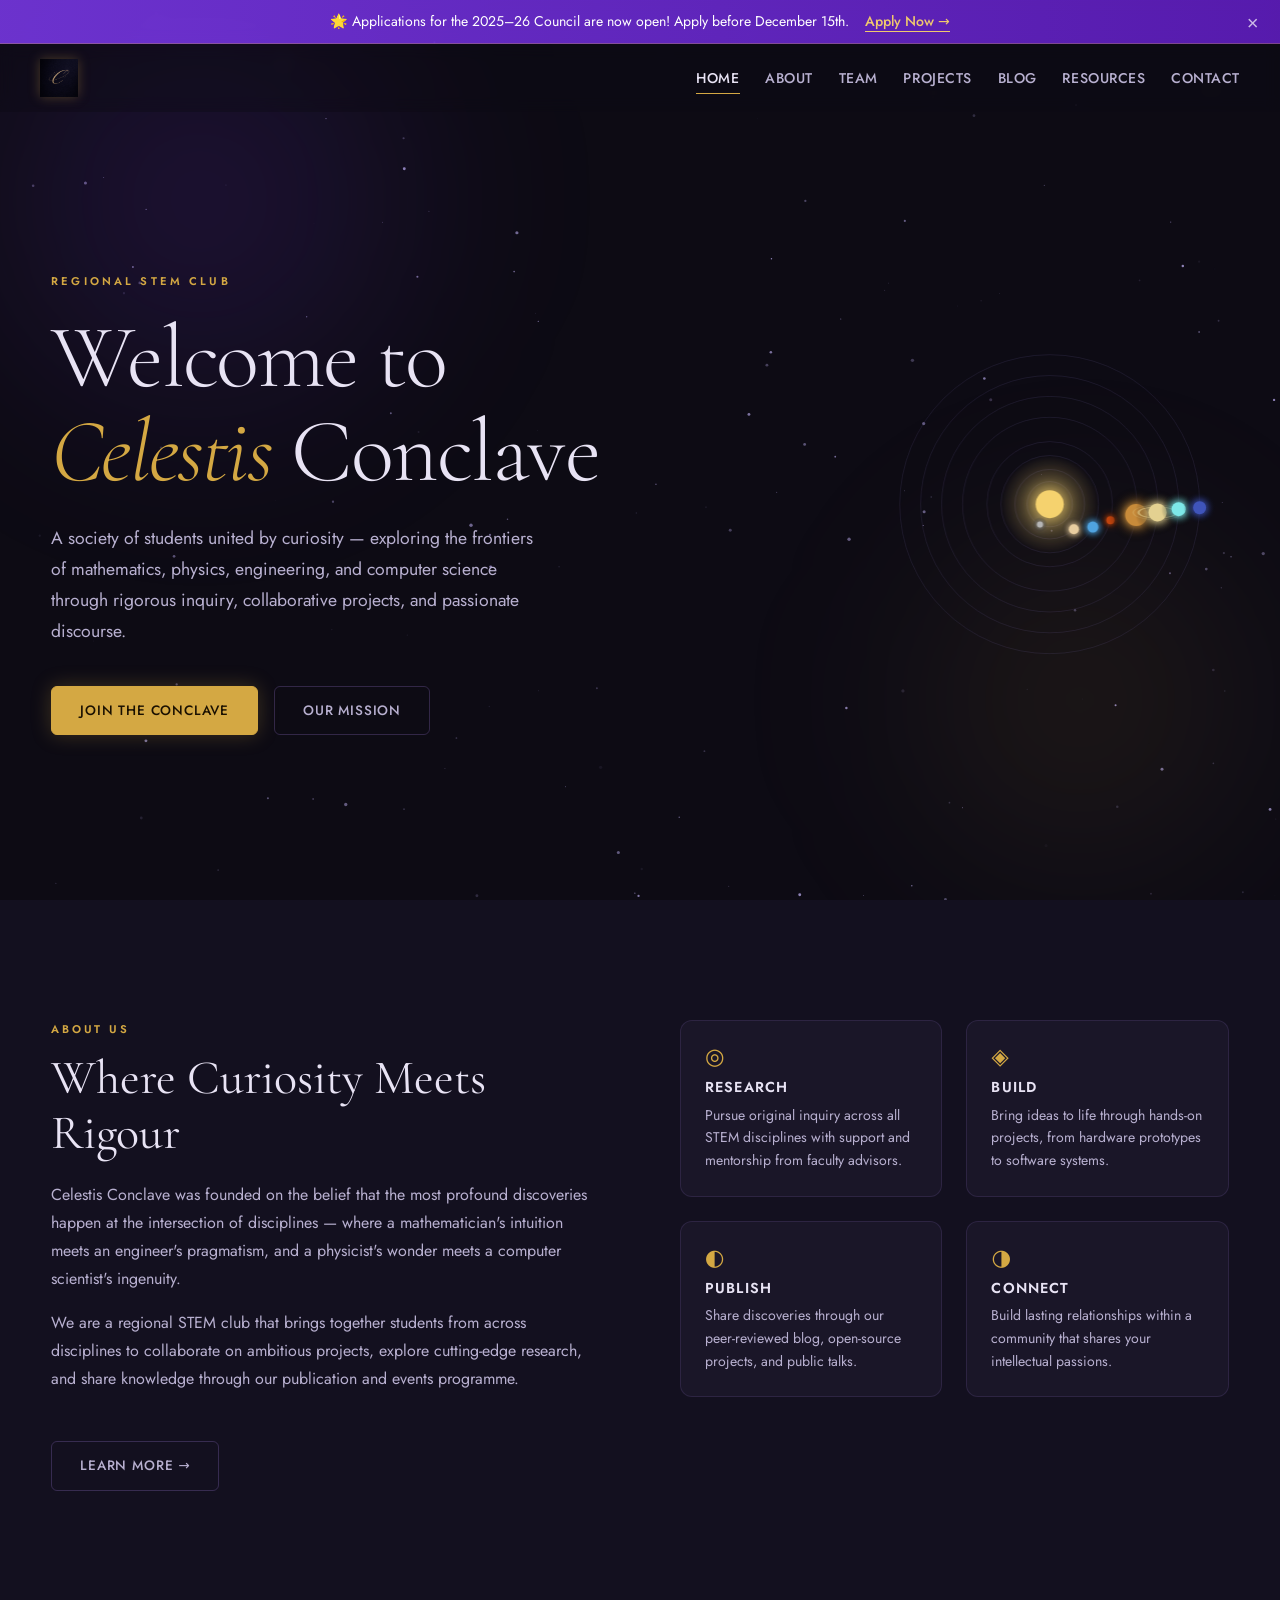
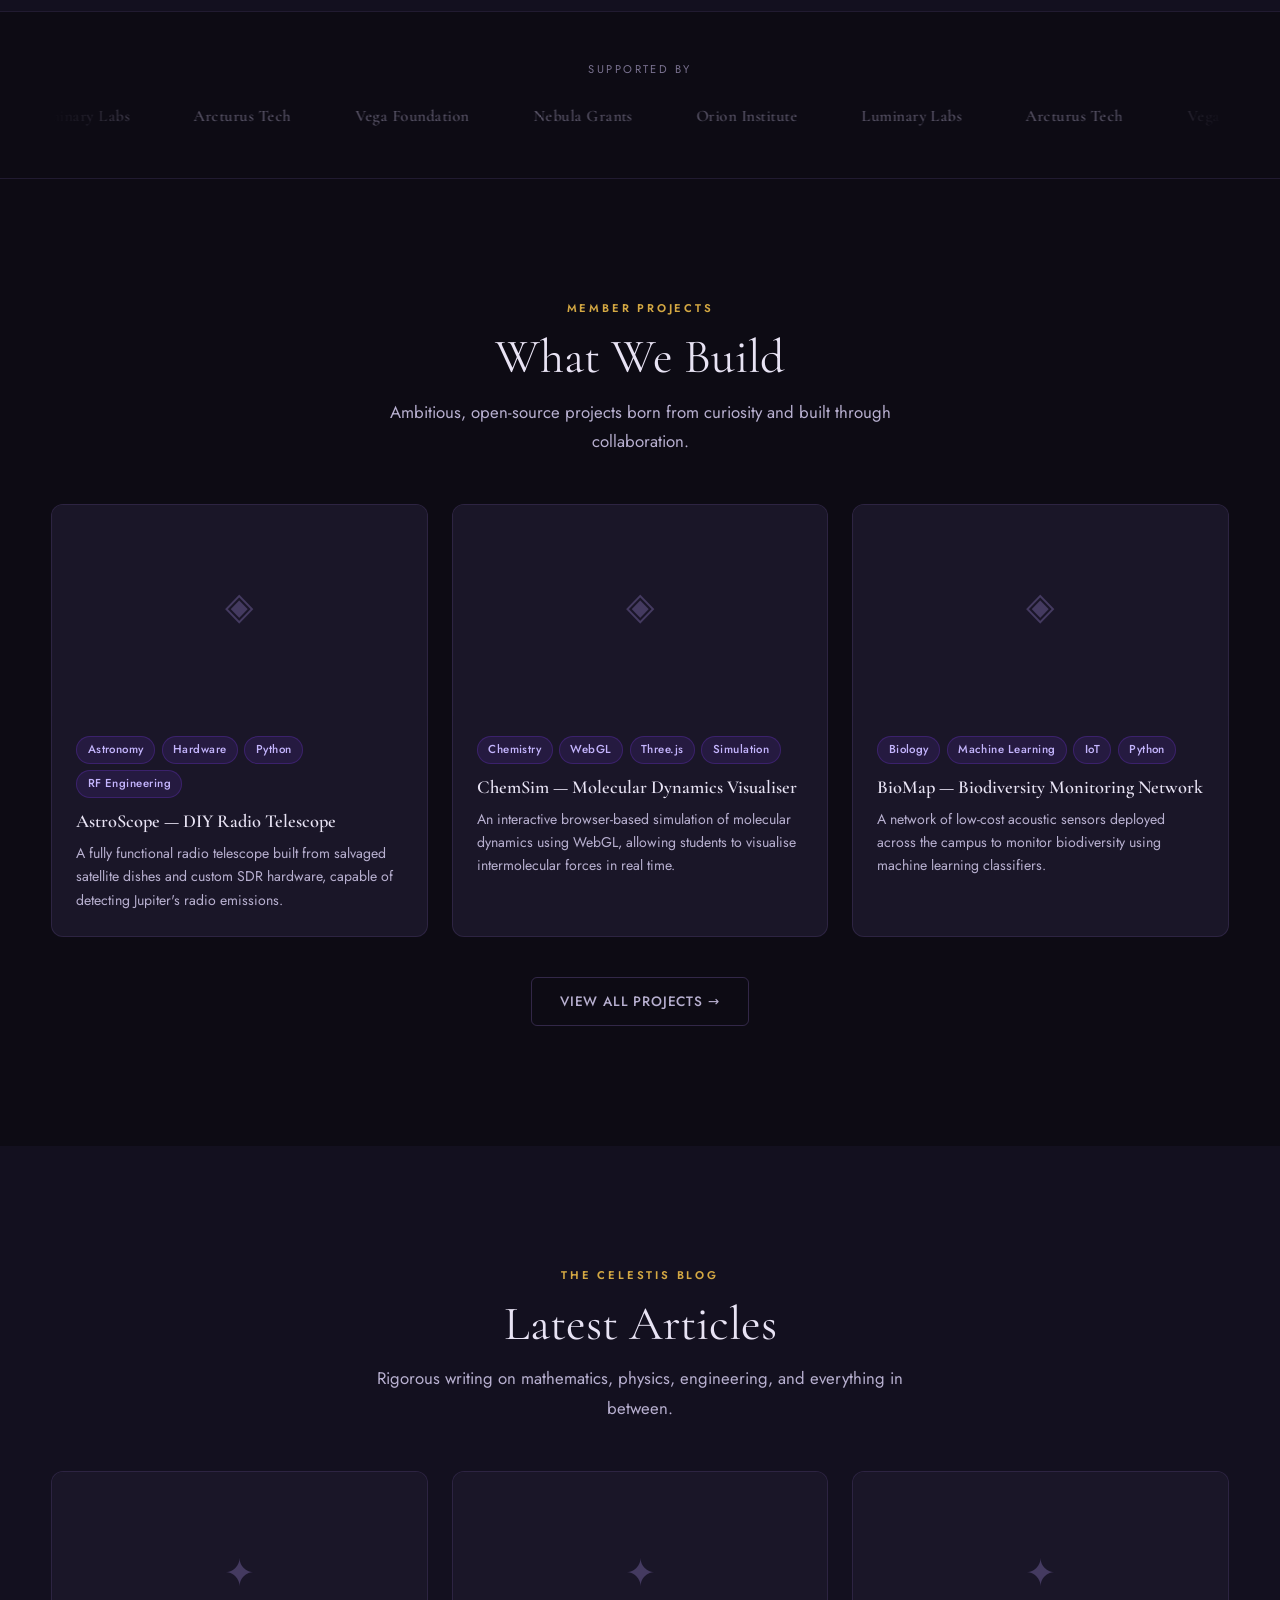
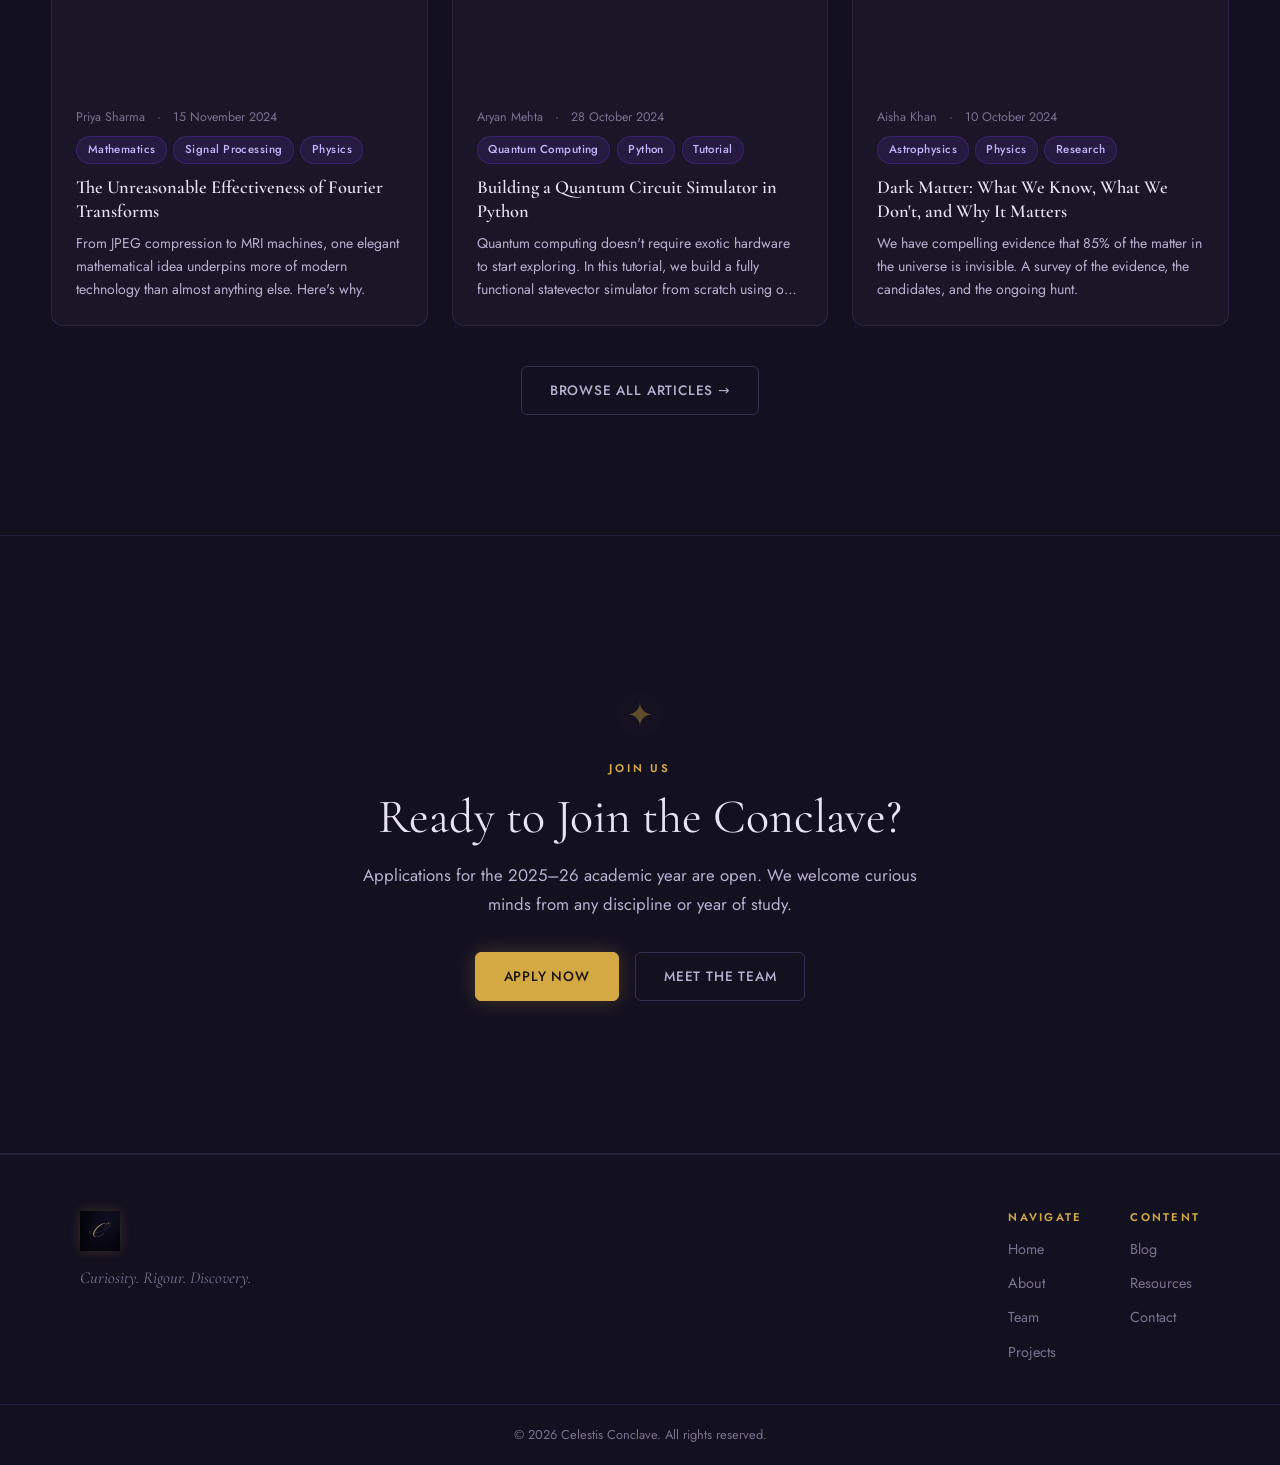
==== index.html @ 48abfcc6 "Initial commit" ====
<!doctype html>
<html lang="en">
    <head>
        <meta charset="UTF-8" />
        <meta name="viewport" content="width=device-width, initial-scale=1.0" />
        <title>Celestis Conclave — Home</title>
        <link rel="stylesheet" href="css/styles.css" />
        <link rel="stylesheet" href="css/home.css" />
        <link rel="icon" href="assets/images/logo.png" />
    </head>
    <body data-page="Home">
        <nav id="navbar"></nav>

        <main class="has-hero">
            <!-- ── HERO ── -->
            <section class="hero" id="hero">
                <canvas id="hero-canvas"></canvas>
                <div class="hero-glow hero-glow-1"></div>
                <div class="hero-glow hero-glow-2"></div>
                <div class="container hero-inner">
                    <div class="hero-content">
                        <span class="hero-eyebrow fade-up">Regional STEM Club</span>
                        <h1 class="hero-title fade-up fade-up-delay-1">
                            Welcome to<br />
                            <em class="gold">Celestis</em> Conclave
                        </h1>
                        <p class="hero-sub fade-up fade-up-delay-2">
                            A society of students united by curiosity — exploring the frontiers of mathematics, physics,
                            engineering, and computer science through rigorous inquiry, collaborative projects, and
                            passionate discourse.
                        </p>
                        <div class="hero-actions fade-up fade-up-delay-3">
                            <a href="contact.html" class="btn btn-gold">Join the Conclave</a>
                            <a href="about.html" class="btn btn-outline">Our Mission</a>
                        </div>
                    </div>
                    <div class="hero-ornament fade-up fade-up-delay-4">
                        <canvas id="solar-canvas"></canvas>
                    </div>
                </div>
            </section>

            <!-- ── ABOUT ── -->
            <section class="section about-section" id="about">
                <div class="container">
                    <div class="about-grid">
                        <div class="about-text reveal">
                            <span class="eyebrow">About Us</span>
                            <h2>Where Curiosity Meets Rigour</h2>
                            <p>
                                Celestis Conclave was founded on the belief that the most profound discoveries happen at
                                the intersection of disciplines — where a mathematician's intuition meets an engineer's
                                pragmatism, and a physicist's wonder meets a computer scientist's ingenuity.
                            </p>
                            <p>
                                We are a regional STEM club that brings together students from across disciplines to
                                collaborate on ambitious projects, explore cutting-edge research, and share knowledge
                                through our publication and events programme.
                            </p>
                            <a href="about.html" class="btn btn-outline mt-md">Learn More →</a>
                        </div>
                        <div class="about-pillars reveal">
                            <div class="pillar">
                                <div class="pillar-icon">◎</div>
                                <h4>Research</h4>
                                <p>
                                    Pursue original inquiry across all STEM disciplines with support and mentorship from
                                    faculty advisors.
                                </p>
                            </div>
                            <div class="pillar">
                                <div class="pillar-icon">◈</div>
                                <h4>Build</h4>
                                <p>
                                    Bring ideas to life through hands-on projects, from hardware prototypes to software
                                    systems.
                                </p>
                            </div>
                            <div class="pillar">
                                <div class="pillar-icon">◐</div>
                                <h4>Publish</h4>
                                <p>
                                    Share discoveries through our peer-reviewed blog, open-source projects, and public
                                    talks.
                                </p>
                            </div>
                            <div class="pillar">
                                <div class="pillar-icon">◑</div>
                                <h4>Connect</h4>
                                <p>
                                    Build lasting relationships within a community that shares your intellectual
                                    passions.
                                </p>
                            </div>
                        </div>
                    </div>
                </div>
            </section>

            <!-- ── SPONSORS ── -->
            <section class="sponsors-section">
                <div class="container">
                    <p class="sponsors-label">Supported By</p>
                    <div class="sponsors-track-wrapper">
                        <div class="sponsors-track" id="sponsors-track">
                            <!-- Injected by JS -->
                        </div>
                    </div>
                </div>
            </section>

            <!-- ── FEATURED PROJECTS ── -->
            <section class="section" id="projects-preview">
                <div class="container">
                    <div class="section-header reveal">
                        <span class="eyebrow">Member Projects</span>
                        <h2>What We Build</h2>
                        <p>Ambitious, open-source projects born from curiosity and built through collaboration.</p>
                    </div>
                    <div class="grid-3" id="featured-projects-grid">
                        <!-- Injected by JS -->
                    </div>
                    <div class="see-more-wrap reveal">
                        <a href="projects.html" class="btn btn-outline">View All Projects →</a>
                    </div>
                </div>
            </section>

            <!-- ── LATEST BLOG ── -->
            <section class="section" id="blog-preview" style="background: var(--clr-bg-2)">
                <div class="container">
                    <div class="section-header reveal">
                        <span class="eyebrow">The Celestis Blog</span>
                        <h2>Latest Articles</h2>
                        <p>Rigorous writing on mathematics, physics, engineering, and everything in between.</p>
                    </div>
                    <div class="grid-3" id="featured-articles-grid">
                        <!-- Injected by JS -->
                    </div>
                    <div class="see-more-wrap reveal">
                        <a href="blog.html" class="btn btn-outline">Browse All Articles →</a>
                    </div>
                </div>
            </section>

            <!-- ── JOIN SECTION ── -->
            <section class="section join-section" id="join">
                <div class="container">
                    <div class="join-inner reveal">
                        <div class="join-deco">✦</div>
                        <span class="eyebrow">Join Us</span>
                        <h2>Ready to Join the Conclave?</h2>
                        <p>
                            Applications for the 2025–26 academic year are open. We welcome curious minds from any
                            discipline or year of study.
                        </p>
                        <div
                            style="display: flex; gap: 1rem; justify-content: center; flex-wrap: wrap; margin-top: 2rem"
                        >
                            <a href="contact.html" class="btn btn-gold">Apply Now</a>
                            <a href="team.html" class="btn btn-outline">Meet the Team</a>
                        </div>
                    </div>
                </div>
            </section>
        </main>

        <footer id="footer"></footer>

        <script src="js/data.js"></script>
        <script src="js/app.js"></script>
        <script src="js/home.js"></script>
    </body>
</html>
---- css/styles.css ----
/* ============================================================
   CELESTIS CONCLAVE — MASTER STYLESHEET
   Purple + Gold | Serif headings | Elegant academic-premium
   ============================================================ */

/* ── IMPORTS ─────────────────────────────────────────────────── */
@import url('https://fonts.googleapis.com/css2?family=Cormorant+Garamond:ital,wght@0,300;0,400;0,500;0,600;0,700;1,300;1,400;1,600&family=Jost:wght@300;400;500;600&family=JetBrains+Mono:wght@400;600&display=swap');

/* ── VARIABLES ───────────────────────────────────────────────── */
:root {
    --clr-bg: #0d0b14;
    --clr-bg-2: #13101f;
    --clr-bg-card: #1a1628;
    --clr-bg-card-2: #211d30;
    --clr-border: rgba(180, 140, 255, 0.12);
    --clr-border-2: rgba(180, 140, 255, 0.22);

    --clr-purple: #7c3aed;
    --clr-purple-light: #a78bfa;
    --clr-purple-pale: #c4b5fd;
    --clr-gold: #d4a843;
    --clr-gold-light: #f0c96e;
    --clr-gold-pale: #fde68a;

    --clr-text: #e8e3f4;
    --clr-text-2: #b8b0d0;
    --clr-text-3: #7a7290;

    --font-serif: 'Cormorant Garamond', Georgia, serif;
    --font-sans: 'Jost', system-ui, sans-serif;
    --font-mono: 'JetBrains Mono', monospace;

    --radius-sm: 6px;
    --radius-md: 12px;
    --radius-lg: 20px;
    --radius-xl: 28px;

    --shadow-card: 0 4px 32px rgba(0, 0, 0, 0.4);
    --shadow-glow: 0 0 40px rgba(124, 58, 237, 0.15);

    --transition: 0.25s cubic-bezier(0.4, 0, 0.2, 1);

    --nav-height: 68px;
}

/* ── RESET & BASE ────────────────────────────────────────────── */
*,
*::before,
*::after {
    box-sizing: border-box;
    margin: 0;
    padding: 0;
}

html {
    scroll-behavior: smooth;
    font-size: 16px;
}

body {
    background-color: var(--clr-bg);
    color: var(--clr-text);
    font-family: var(--font-sans);
    font-weight: 400;
    line-height: 1.7;
    -webkit-font-smoothing: antialiased;
}

img {
    max-width: 100%;
    height: auto;
    display: block;
}
a {
    color: inherit;
    text-decoration: none;
}
button {
    cursor: pointer;
    border: none;
    background: none;
    font-family: inherit;
}
ul,
ol {
    list-style: none;
}

::selection {
    background: rgba(124, 58, 237, 0.35);
    color: #fff;
}

::-webkit-scrollbar {
    width: 6px;
}
::-webkit-scrollbar-track {
    background: var(--clr-bg);
}
::-webkit-scrollbar-thumb {
    background: var(--clr-purple);
    border-radius: 3px;
}

/* ── TYPOGRAPHY ──────────────────────────────────────────────── */
h1,
h2,
h3,
h4,
h5,
h6 {
    font-family: var(--font-serif);
    font-weight: 600;
    line-height: 1.15;
    color: var(--clr-text);
}

h1 {
    font-size: clamp(2.4rem, 6vw, 5rem);
    font-weight: 300;
    letter-spacing: -0.01em;
}
h2 {
    font-size: clamp(1.8rem, 4vw, 3rem);
    font-weight: 400;
}
h3 {
    font-size: clamp(1.3rem, 2.5vw, 1.9rem);
}
h4 {
    font-size: 1.2rem;
}

p {
    color: var(--clr-text-2);
    line-height: 1.75;
}

.serif {
    font-family: var(--font-serif);
}
.gold {
    color: var(--clr-gold);
}

/* ── LAYOUT ──────────────────────────────────────────────────── */
.container {
    width: min(1200px, 92vw);
    margin-inline: auto;
}

.section {
    padding-block: clamp(60px, 10vw, 120px);
}

.section-header {
    text-align: center;
    margin-bottom: 3rem;
}

.section-header .eyebrow {
    font-family: var(--font-sans);
    font-size: 0.7rem;
    font-weight: 600;
    letter-spacing: 0.25em;
    text-transform: uppercase;
    color: var(--clr-gold);
    margin-bottom: 0.75rem;
    display: block;
}

.section-header h2 {
    margin-bottom: 0.75rem;
}

.section-header p {
    max-width: 560px;
    margin-inline: auto;
    font-size: 1.05rem;
}

/* ── ANNOUNCEMENT BANNER ─────────────────────────────────────── */
.announcement-banner {
    background: linear-gradient(90deg, rgba(124, 58, 237, 0.85), rgba(100, 30, 200, 0.85));
    backdrop-filter: blur(8px);
    color: #fff;
    text-align: center;
    padding: 0.6rem 3rem;
    font-size: 0.88rem;
    /* Fixed so it never scrolls — sits above the navbar */
    position: fixed;
    top: 0;
    left: 0;
    right: 0;
    z-index: 950; /* above navbar's 900 */
    border-bottom: 1px solid rgba(212, 168, 67, 0.3);
}

.ann-text {
    margin-right: 0.75rem;
}
.ann-link {
    color: var(--clr-gold-light);
    font-weight: 500;
    border-bottom: 1px solid currentColor;
    transition: opacity var(--transition);
}
.ann-link:hover {
    opacity: 0.8;
}
.ann-close {
    position: absolute;
    right: 1rem;
    top: 50%;
    transform: translateY(-50%);
    color: rgba(255, 255, 255, 0.7);
    font-size: 1.2rem;
    line-height: 1;
    padding: 0.2rem 0.4rem;
    transition: color var(--transition);
}
.ann-close:hover {
    color: #fff;
}

/* ── NAVBAR ──────────────────────────────────────────────────── */
#navbar {
    position: fixed;
    top: 0;
    left: 0;
    right: 0;
    z-index: 900;
    height: var(--nav-height);
    transition:
        background var(--transition),
        box-shadow var(--transition),
        top 0.3s ease;
    /* Subtle always-on background so the navbar never fully disappears while scrolling */
    background: rgba(13, 11, 20, 0.4);
    backdrop-filter: blur(8px);
}

#navbar.scrolled {
    background: rgba(13, 11, 20, 0.92);
    backdrop-filter: blur(16px);
    box-shadow: 0 1px 0 var(--clr-border);
}

/* Push page content below the fixed navbar (and banner above it when present).
   --banner-height is set to 0 by default and overridden by JS when a banner exists. */
:root {
    --banner-height: 0px;
}

/* Non-hero pages: push main content below the fixed bars */
body > main:not(.has-hero),
body > section:first-of-type {
    margin-top: calc(var(--nav-height) + var(--banner-height));
}

.nav-inner {
    display: flex;
    align-items: center;
    justify-content: space-between;
    height: 100%;
    padding-inline: clamp(1rem, 4vw, 2.5rem);
    max-width: 1400px;
    margin-inline: auto;
}

.nav-logo-link {
    display: flex;
    align-items: center;
    gap: 0.65rem;
    text-decoration: none;
    flex-shrink: 0;
}

.nav-logo-img {
    height: 38px;
    width: auto;
    object-fit: contain;
    filter: drop-shadow(0 0 6px rgba(212, 168, 67, 0.3));
}

.nav-logo-fallback {
    display: flex;
    align-items: center;
    gap: 0.5rem;
}

.nav-logo-icon {
    color: var(--clr-gold);
    font-size: 1.4rem;
    line-height: 1;
}

.nav-logo-text {
    font-family: var(--font-serif);
    font-size: 1.2rem;
    font-weight: 500;
    color: var(--clr-text);
    letter-spacing: 0.01em;
}
.nav-logo-text em {
    color: var(--clr-gold);
    font-style: italic;
}

.nav-links {
    display: flex;
    align-items: center;
    gap: clamp(0.5rem, 2vw, 2rem);
}

.nav-link {
    font-size: 0.88rem;
    font-weight: 500;
    letter-spacing: 0.04em;
    color: var(--clr-text-2);
    text-transform: uppercase;
    transition: color var(--transition);
    position: relative;
    padding: 0.2rem 0;
}

.nav-link::after {
    content: '';
    position: absolute;
    bottom: -2px;
    left: 0;
    width: 0;
    height: 1px;
    background: var(--clr-gold);
    transition: width var(--transition);
}

.nav-link:hover,
.nav-link.active {
    color: var(--clr-text);
}

.nav-link:hover::after,
.nav-link.active::after {
    width: 100%;
}

.nav-hamburger {
    display: none;
    flex-direction: column;
    gap: 5px;
    width: 28px;
    padding: 4px;
}
.nav-hamburger span {
    display: block;
    width: 100%;
    height: 2px;
    background: var(--clr-text-2);
    border-radius: 1px;
    transition:
        transform var(--transition),
        opacity var(--transition);
}
.nav-hamburger.open span:nth-child(1) {
    transform: translateY(7px) rotate(45deg);
}
.nav-hamburger.open span:nth-child(2) {
    opacity: 0;
}
.nav-hamburger.open span:nth-child(3) {
    transform: translateY(-7px) rotate(-45deg);
}

@media (max-width: 768px) {
    .nav-hamburger {
        display: flex;
    }
    .nav-links {
        display: none;
        position: absolute;
        top: var(--nav-height);
        left: 0;
        right: 0;
        background: rgba(13, 11, 20, 0.97);
        backdrop-filter: blur(20px);
        border-bottom: 1px solid var(--clr-border);
        flex-direction: column;
        align-items: flex-start;
        gap: 0;
        padding: 1rem 0;
    }
    .nav-links.open {
        display: flex;
    }
    .nav-links li {
        width: 100%;
    }
    .nav-link {
        display: block;
        padding: 0.75rem clamp(1rem, 5vw, 2rem);
        width: 100%;
    }
}

/* ── FOOTER ──────────────────────────────────────────────────── */
#footer {
    background: var(--clr-bg-2);
    border-top: 1px solid var(--clr-border);
    padding-top: 3.5rem;
}

.footer-inner {
    display: grid;
    grid-template-columns: 1fr auto;
    gap: 3rem;
    max-width: 1200px;
    margin-inline: auto;
    padding-inline: clamp(1rem, 5vw, 2.5rem);
    padding-bottom: 2.5rem;
}

.footer-logo {
    height: 40px;
    width: auto;
    object-fit: contain;
    margin-bottom: 0.75rem;
    filter: brightness(0.9) drop-shadow(0 0 6px rgba(212, 168, 67, 0.2));
}

.footer-tagline {
    font-family: var(--font-serif);
    font-size: 1.05rem;
    font-style: italic;
    color: var(--clr-text-3);
}

.footer-links {
    display: flex;
    gap: 3rem;
}

.footer-col {
    display: flex;
    flex-direction: column;
    gap: 0.6rem;
}

.footer-col h4 {
    font-family: var(--font-sans);
    font-size: 0.7rem;
    letter-spacing: 0.2em;
    text-transform: uppercase;
    color: var(--clr-gold);
    margin-bottom: 0.25rem;
    font-weight: 600;
}

.footer-col a {
    color: var(--clr-text-3);
    font-size: 0.9rem;
    transition: color var(--transition);
}
.footer-col a:hover {
    color: var(--clr-text);
}

.footer-bottom {
    border-top: 1px solid var(--clr-border);
    text-align: center;
    padding: 1.2rem;
    font-size: 0.8rem;
    color: var(--clr-text-3);
}

.copyright-icon {
    cursor: pointer;
    user-select: none;
    font-style: normal;
    display: inline-block;
    transition: color var(--transition);
}
.copyright-icon:hover {
    color: var(--clr-purple-light);
}

@media (max-width: 640px) {
    .footer-inner {
        grid-template-columns: 1fr;
    }
    .footer-links {
        gap: 2rem;
    }
}

/* ── BUTTONS ─────────────────────────────────────────────────── */
.btn {
    display: inline-flex;
    align-items: center;
    gap: 0.5rem;
    padding: 0.75rem 1.75rem;
    border-radius: var(--radius-sm);
    font-family: var(--font-sans);
    font-size: 0.85rem;
    font-weight: 500;
    letter-spacing: 0.06em;
    text-transform: uppercase;
    transition: all var(--transition);
    cursor: pointer;
}

.btn-primary {
    background: var(--clr-purple);
    color: #fff;
    border: 1px solid var(--clr-purple);
    box-shadow: 0 0 20px rgba(124, 58, 237, 0.35);
}
.btn-primary:hover {
    background: #6d28d9;
    box-shadow: 0 0 32px rgba(124, 58, 237, 0.55);
    transform: translateY(-1px);
}

.btn-gold {
    background: var(--clr-gold);
    color: #1a1000;
    border: 1px solid var(--clr-gold);
    box-shadow: 0 0 20px rgba(212, 168, 67, 0.25);
}
.btn-gold:hover {
    background: var(--clr-gold-light);
    box-shadow: 0 0 32px rgba(212, 168, 67, 0.4);
    transform: translateY(-1px);
}

.btn-outline {
    background: transparent;
    color: var(--clr-text-2);
    border: 1px solid var(--clr-border-2);
}
.btn-outline:hover {
    border-color: var(--clr-purple-light);
    color: var(--clr-text);
}

/* ── CARDS ───────────────────────────────────────────────────── */
.card {
    background: var(--clr-bg-card);
    border: 1px solid var(--clr-border);
    border-radius: var(--radius-md);
    overflow: hidden;
    transition:
        transform var(--transition),
        box-shadow var(--transition),
        border-color var(--transition);
}
.card:hover {
    transform: translateY(-4px);
    box-shadow: var(--shadow-card);
    border-color: var(--clr-border-2);
}

.card-img {
    width: 100%;
    aspect-ratio: 16/9;
    object-fit: cover;
    display: block;
}

.card-body {
    padding: 1.5rem;
}

.card-tags {
    display: flex;
    flex-wrap: wrap;
    gap: 0.4rem;
    margin-bottom: 0.75rem;
}

/* ── TAG PILLS ───────────────────────────────────────────────── */
.tag-pill {
    display: inline-block;
    padding: 0.2rem 0.65rem;
    background: rgba(124, 58, 237, 0.12);
    border: 1px solid rgba(124, 58, 237, 0.25);
    border-radius: 100px;
    font-size: 0.72rem;
    font-weight: 500;
    letter-spacing: 0.04em;
    color: var(--clr-purple-pale);
    cursor: default;
    transition:
        background var(--transition),
        border-color var(--transition);
}
button.tag-pill {
    cursor: pointer;
}
button.tag-pill:hover,
button.tag-pill.active {
    background: rgba(124, 58, 237, 0.28);
    border-color: rgba(124, 58, 237, 0.5);
    color: #fff;
}

/* ── SEARCH & FILTER BAR ─────────────────────────────────────── */
.filter-bar {
    display: flex;
    flex-wrap: wrap;
    align-items: center;
    gap: 0.75rem;
    margin-bottom: 2rem;
}

.filter-search {
    flex: 1;
    min-width: 200px;
    background: var(--clr-bg-card);
    border: 1px solid var(--clr-border);
    border-radius: var(--radius-sm);
    padding: 0.65rem 1rem;
    color: var(--clr-text);
    font-family: var(--font-sans);
    font-size: 0.9rem;
    transition: border-color var(--transition);
    outline: none;
}
.filter-search:focus {
    border-color: var(--clr-purple);
}
.filter-search::placeholder {
    color: var(--clr-text-3);
}

.filter-tags {
    display: flex;
    flex-wrap: wrap;
    gap: 0.4rem;
}

/* ── GRID LAYOUTS ────────────────────────────────────────────── */
.grid-3 {
    display: grid;
    grid-template-columns: repeat(auto-fill, minmax(300px, 1fr));
    gap: 1.5rem;
}

.grid-4 {
    display: grid;
    grid-template-columns: repeat(auto-fill, minmax(240px, 1fr));
    gap: 1.5rem;
}

/* ── MODAL ───────────────────────────────────────────────────── */
.modal-overlay {
    position: fixed;
    inset: 0;
    background: rgba(0, 0, 0, 0.75);
    backdrop-filter: blur(6px);
    z-index: 2000;
    display: flex;
    align-items: center;
    justify-content: center;
    padding: 1.5rem;
    opacity: 0;
    visibility: hidden;
    transition:
        opacity var(--transition),
        visibility var(--transition);
}
.modal-overlay.open {
    opacity: 1;
    visibility: visible;
}

.modal {
    background: var(--clr-bg-card);
    border: 1px solid var(--clr-border-2);
    border-radius: var(--radius-lg);
    max-width: 800px;
    width: 100%;
    max-height: 90vh;
    overflow-y: auto;
    padding: 2.5rem;
    position: relative;
    transform: translateY(20px);
    transition: transform var(--transition);
}
.modal-overlay.open .modal {
    transform: translateY(0);
}

.modal-close {
    position: absolute;
    top: 1.25rem;
    right: 1.25rem;
    width: 32px;
    height: 32px;
    display: flex;
    align-items: center;
    justify-content: center;
    border-radius: 50%;
    color: var(--clr-text-3);
    font-size: 1.4rem;
    background: var(--clr-bg-card-2);
    border: 1px solid var(--clr-border);
    transition: all var(--transition);
}
.modal-close:hover {
    color: var(--clr-text);
    border-color: var(--clr-border-2);
}

/* ── FORMS ───────────────────────────────────────────────────── */
.form-group {
    display: flex;
    flex-direction: column;
    gap: 0.4rem;
    margin-bottom: 1.25rem;
}

.form-group label {
    font-size: 0.8rem;
    font-weight: 500;
    letter-spacing: 0.06em;
    text-transform: uppercase;
    color: var(--clr-text-3);
}

.form-input,
.form-textarea,
.form-select {
    background: var(--clr-bg-card);
    border: 1px solid var(--clr-border);
    border-radius: var(--radius-sm);
    padding: 0.75rem 1rem;
    color: var(--clr-text);
    font-family: var(--font-sans);
    font-size: 0.95rem;
    width: 100%;
    outline: none;
    transition:
        border-color var(--transition),
        box-shadow var(--transition);
}
.form-input:focus,
.form-textarea:focus,
.form-select:focus {
    border-color: var(--clr-purple);
    box-shadow: 0 0 0 3px rgba(124, 58, 237, 0.15);
}
.form-input::placeholder,
.form-textarea::placeholder {
    color: var(--clr-text-3);
}
.form-textarea {
    min-height: 120px;
    resize: vertical;
}
.form-select {
    appearance: none;
    cursor: pointer;
}
.form-select option {
    background: var(--clr-bg-2);
}

/* ── DECORATIVE DIVIDER ──────────────────────────────────────── */
.divider {
    display: flex;
    align-items: center;
    gap: 1rem;
    margin-block: 1rem;
}
.divider::before,
.divider::after {
    content: '';
    flex: 1;
    height: 1px;
    background: var(--clr-border);
}
.divider-icon {
    color: var(--clr-gold);
    font-size: 0.85rem;
}

/* ── HERO STARFIELD CANVAS ───────────────────────────────────── */
#hero-canvas {
    position: absolute;
    inset: 0;
    width: 100%;
    height: 100%;
    pointer-events: none;
    z-index: 0;
}

/* ── PAGE HERO BANNER ────────────────────────────────────────── */
.page-hero {
    min-height: 30vh;
    display: flex;
    align-items: flex-end;
    padding-bottom: 3rem;
    position: relative;
    background: linear-gradient(to bottom, rgba(124, 58, 237, 0.08), transparent);
    border-bottom: 1px solid var(--clr-border);
}

.page-hero::before {
    content: '';
    position: absolute;
    inset: 0;
    background: radial-gradient(ellipse 60% 80% at 50% 0%, rgba(124, 58, 237, 0.1), transparent);
    pointer-events: none;
}

.page-hero-inner {
    position: relative;
    z-index: 1;
}
.page-hero .eyebrow {
    font-size: 0.7rem;
    font-weight: 600;
    letter-spacing: 0.25em;
    text-transform: uppercase;
    color: var(--clr-gold);
    display: block;
    margin-bottom: 0.5rem;
}

/* ── ARTICLE MARKDOWN STYLES ─────────────────────────────────── */
.md-content {
    font-family: var(--font-sans);
    font-size: 1rem;
    line-height: 1.8;
    color: var(--clr-text-2);
    max-width: 72ch;
}
.md-content h1,
.md-content h2,
.md-content h3,
.md-content h4,
.md-content h5,
.md-content h6 {
    color: var(--clr-text);
    margin-top: 2em;
    margin-bottom: 0.6em;
}
.md-content p {
    margin-bottom: 1.25em;
}
.md-content a {
    color: var(--clr-purple-light);
    border-bottom: 1px solid transparent;
    transition: border-color var(--transition);
}
.md-content a:hover {
    border-color: currentColor;
}
.md-content strong {
    color: var(--clr-text);
    font-weight: 600;
}
.md-content em {
    font-style: italic;
}
.md-content code {
    font-family: var(--font-mono);
    font-size: 0.87em;
    background: rgba(124, 58, 237, 0.12);
    border: 1px solid rgba(124, 58, 237, 0.2);
    padding: 0.15em 0.45em;
    border-radius: 4px;
    color: var(--clr-purple-pale);
}
.md-content pre {
    background: #0f0d1a;
    border: 1px solid var(--clr-border-2);
    border-radius: var(--radius-md);
    padding: 1.5rem;
    overflow-x: auto;
    margin-bottom: 1.5em;
}
.md-content pre code {
    background: none;
    border: none;
    padding: 0;
    font-size: 0.88rem;
    color: #c4b5fd;
}
.md-content blockquote {
    border-left: 3px solid var(--clr-gold);
    padding-left: 1.25rem;
    margin: 1.5em 0;
    color: var(--clr-text-3);
    font-family: var(--font-serif);
    font-size: 1.1rem;
    font-style: italic;
}
.md-content ul {
    padding-left: 1.5rem;
    list-style: disc;
    margin-bottom: 1em;
}
.md-content ul li {
    margin-bottom: 0.4em;
}
.md-content ol {
    padding-left: 1.5rem;
    list-style: decimal;
    margin-bottom: 1em;
}
.md-content hr {
    border: none;
    border-top: 1px solid var(--clr-border);
    margin: 2em 0;
}
.md-content img.md-img {
    border-radius: var(--radius-md);
    margin: 1.5em 0;
}
.md-content iframe {
    width: 100%;
    aspect-ratio: 16/9;
    border: none;
    border-radius: var(--radius-md);
    margin: 1.5em 0;
}
.md-content table {
    width: 100%;
    border-collapse: collapse;
    margin-bottom: 1.5em;
    font-size: 0.92rem;
}
.md-content th,
.md-content td {
    padding: 0.65rem 1rem;
    border: 1px solid var(--clr-border);
    text-align: left;
}
.md-content th {
    background: var(--clr-bg-card-2);
    color: var(--clr-text);
    font-weight: 600;
}

/* ── UTILITY ─────────────────────────────────────────────────── */
.text-center {
    text-align: center;
}
.mt-sm {
    margin-top: 1rem;
}
.mt-md {
    margin-top: 2rem;
}
.mt-lg {
    margin-top: 3rem;
}
.flex-center {
    display: flex;
    align-items: center;
    justify-content: center;
}
.gap-sm {
    gap: 0.5rem;
}
.gap-md {
    gap: 1rem;
}

.see-more-wrap {
    text-align: center;
    margin-top: 2.5rem;
}

/* ── LOADING PLACEHOLDER ─────────────────────────────────────── */
.placeholder {
    background: linear-gradient(90deg, var(--clr-bg-card) 25%, var(--clr-bg-card-2) 50%, var(--clr-bg-card) 75%);
    background-size: 200% 100%;
    animation: shimmer 1.5s infinite;
    border-radius: var(--radius-sm);
}
@keyframes shimmer {
    0% {
        background-position: -200% 0;
    }
    100% {
        background-position: 200% 0;
    }
}

/* ── FADE-IN ANIMATION ───────────────────────────────────────── */
@keyframes fadeUp {
    from {
        opacity: 0;
        transform: translateY(24px);
    }
    to {
        opacity: 1;
        transform: translateY(0);
    }
}
.fade-up {
    animation: fadeUp 0.7s ease forwards;
}
.fade-up-delay-1 {
    animation-delay: 0.1s;
    opacity: 0;
}
.fade-up-delay-2 {
    animation-delay: 0.2s;
    opacity: 0;
}
.fade-up-delay-3 {
    animation-delay: 0.3s;
    opacity: 0;
}
.fade-up-delay-4 {
    animation-delay: 0.4s;
    opacity: 0;
}

/* ── SCROLL REVEAL ───────────────────────────────────────────── */
.reveal {
    opacity: 0;
    transform: translateY(30px);
    transition:
        opacity 0.7s ease,
        transform 0.7s ease;
}
.reveal.visible {
    opacity: 1;
    transform: none;
}

/* ── NOTIFICATION TOAST ──────────────────────────────────────── */
.toast {
    position: fixed;
    bottom: 2rem;
    right: 2rem;
    background: var(--clr-bg-card);
    border: 1px solid var(--clr-border-2);
    border-radius: var(--radius-md);
    padding: 1rem 1.5rem;
    font-size: 0.9rem;
    color: var(--clr-text);
    box-shadow: var(--shadow-card);
    z-index: 9999;
    display: flex;
    align-items: center;
    gap: 0.75rem;
    transform: translateY(80px);
    opacity: 0;
    transition:
        transform 0.35s cubic-bezier(0.34, 1.56, 0.64, 1),
        opacity 0.35s ease;
    max-width: 380px;
}
.toast.show {
    transform: translateY(0);
    opacity: 1;
}
.toast.success {
    border-color: rgba(34, 197, 94, 0.4);
}
.toast.error {
    border-color: rgba(239, 68, 68, 0.4);
}
.toast-icon {
    font-size: 1.15rem;
    flex-shrink: 0;
}

/* ── RESPONSIVE HELPERS ──────────────────────────────────────── */
@media (max-width: 640px) {
    .grid-3,
    .grid-4 {
        grid-template-columns: 1fr;
    }
}
---- css/home.css ----
/* ── HOME PAGE STYLES ─────────────────────────────────────────── */

/* HERO */
.hero {
    position: relative;
    min-height: 100svh; /* svh accounts for mobile browser chrome */
    display: flex;
    align-items: flex-start; /* top-align so padding-top controls position */
    padding-top: calc(var(--nav-height) + var(--banner-height) + 3rem);
    padding-bottom: 5rem;
    overflow: hidden;
    background: var(--clr-bg);
}

.hero-glow {
    position: absolute;
    border-radius: 50%;
    filter: blur(80px);
    pointer-events: none;
}
.hero-glow-1 {
    width: 600px;
    height: 600px;
    background: radial-gradient(circle, rgba(124, 58, 237, 0.18), transparent 70%);
    top: -100px;
    left: -100px;
}
.hero-glow-2 {
    width: 500px;
    height: 500px;
    background: radial-gradient(circle, rgba(212, 168, 67, 0.1), transparent 70%);
    bottom: -50px;
    right: -50px;
}

.hero-inner {
    display: grid;
    grid-template-columns: 1fr auto;
    align-items: center;
    gap: 4rem;
    position: relative;
    z-index: 1;
    padding-top: calc(var(--nav-height) + var(--banner-height));
}

.hero-eyebrow {
    display: block;
    font-size: 0.7rem;
    font-weight: 600;
    letter-spacing: 0.28em;
    text-transform: uppercase;
    color: var(--clr-gold);
    margin-bottom: 1.25rem;
}

.hero-title {
    font-size: clamp(2.8rem, 7vw, 6rem);
    font-weight: 300;
    line-height: 1.05;
    margin-bottom: 1.5rem;
    letter-spacing: -0.02em;
}

.hero-sub {
    font-size: clamp(0.95rem, 1.8vw, 1.1rem);
    color: var(--clr-text-2);
    max-width: 500px;
    line-height: 1.75;
    margin-bottom: 2.5rem;
}

.hero-actions {
    display: flex;
    gap: 1rem;
    flex-wrap: wrap;
}

/* Orbital ornament */
.hero-ornament {
    flex-shrink: 0;
    width: clamp(260px, 28vw, 400px);
    aspect-ratio: 1;
    position: relative;
}

#solar-canvas {
    width: 100%;
    height: 100%;
    display: block;
}

/* ABOUT SECTION */
.about-section {
    position: relative;
    background: var(--clr-bg-2);
}

.about-grid {
    display: grid;
    grid-template-columns: 1fr 1fr;
    gap: 5rem;
    align-items: start;
}

.about-text .eyebrow {
    display: block;
    font-size: 0.7rem;
    font-weight: 600;
    letter-spacing: 0.25em;
    text-transform: uppercase;
    color: var(--clr-gold);
    margin-bottom: 0.75rem;
}

.about-text h2 {
    margin-bottom: 1.25rem;
}
.about-text p {
    margin-bottom: 1rem;
}

.about-pillars {
    display: grid;
    grid-template-columns: 1fr 1fr;
    gap: 1.5rem;
}

.pillar {
    background: var(--clr-bg-card);
    border: 1px solid var(--clr-border);
    border-radius: var(--radius-md);
    padding: 1.5rem;
    transition:
        border-color var(--transition),
        box-shadow var(--transition);
}
.pillar:hover {
    border-color: rgba(212, 168, 67, 0.3);
    box-shadow: 0 0 24px rgba(212, 168, 67, 0.06);
}
.pillar-icon {
    font-size: 1.4rem;
    color: var(--clr-gold);
    margin-bottom: 0.75rem;
    line-height: 1;
}
.pillar h4 {
    font-family: var(--font-sans);
    font-size: 0.9rem;
    font-weight: 600;
    text-transform: uppercase;
    letter-spacing: 0.08em;
    margin-bottom: 0.5rem;
    color: var(--clr-text);
}
.pillar p {
    font-size: 0.88rem;
    line-height: 1.6;
}

@media (max-width: 900px) {
    .about-grid {
        grid-template-columns: 1fr;
        gap: 3rem;
    }
}
@media (max-width: 480px) {
    .about-pillars {
        grid-template-columns: 1fr;
    }
}

/* SPONSORS */
.sponsors-section {
    padding-block: 3rem;
    border-top: 1px solid var(--clr-border);
    border-bottom: 1px solid var(--clr-border);
    overflow: hidden;
}

.sponsors-label {
    text-align: center;
    font-size: 0.7rem;
    letter-spacing: 0.22em;
    text-transform: uppercase;
    color: var(--clr-text-3);
    margin-bottom: 1.5rem;
}

.sponsors-track-wrapper {
    overflow: hidden;
    mask-image: linear-gradient(to right, transparent, black 10%, black 90%, transparent);
    -webkit-mask-image: linear-gradient(to right, transparent, black 10%, black 90%, transparent);
}

.sponsors-track {
    display: flex;
    gap: 4rem;
    /* No CSS animation — JS drives the scroll via transform */
    width: max-content;
    will-change: transform;
}

.sponsor-item {
    display: flex;
    align-items: center;
    gap: 0.65rem;
    white-space: nowrap;
    opacity: 0.5;
    transition: opacity 0.2s ease;
    /* Prevent the browser treating individual items as hover targets while moving */
    pointer-events: none;
}
/* The JS pointermove handler adds .hovered to the item actually under the cursor */
.sponsor-item.hovered {
    opacity: 1;
}
.sponsor-item.hovered .sponsor-logo {
    filter: grayscale(0) brightness(1);
}

.sponsor-logo {
    height: 32px;
    width: auto;
    object-fit: contain;
    filter: grayscale(1) brightness(1.8);
    transition: filter 0.3s ease;
}

.sponsor-name {
    font-family: var(--font-serif);
    font-size: 1rem;
    font-weight: 500;
    color: var(--clr-text-2);
    letter-spacing: 0.03em;
}

/* No keyframes needed — removed CSS scroll-sponsors animation */

/* PROJECT CARD */
.proj-card {
    cursor: pointer;
}
.proj-card-body {
    padding: 1.25rem 1.5rem 1.5rem;
}
.proj-card-title {
    font-family: var(--font-serif);
    font-size: 1.15rem;
    font-weight: 600;
    margin-bottom: 0.5rem;
    color: var(--clr-text);
    line-height: 1.3;
}
.proj-card-desc {
    font-size: 0.88rem;
    line-height: 1.65;
    color: var(--clr-text-2);
    display: -webkit-box;
    -webkit-line-clamp: 3;
    -webkit-box-orient: vertical;
    overflow: hidden;
}

/* ARTICLE CARD */
.article-card {
    cursor: pointer;
}
.article-card-meta {
    display: flex;
    align-items: center;
    gap: 0.75rem;
    font-size: 0.78rem;
    color: var(--clr-text-3);
    margin-bottom: 0.5rem;
}
.article-card-title {
    font-family: var(--font-serif);
    font-size: 1.15rem;
    font-weight: 600;
    line-height: 1.3;
    margin-bottom: 0.5rem;
    color: var(--clr-text);
}
.article-card-preview {
    font-size: 0.88rem;
    line-height: 1.65;
    color: var(--clr-text-2);
    display: -webkit-box;
    -webkit-line-clamp: 3;
    -webkit-box-orient: vertical;
    overflow: hidden;
}

/* JOIN SECTION */
.join-section {
    background: #131020;
    border-top: 1px solid var(--clr-border);
    border-bottom: 1px solid var(--clr-border);
}

.join-inner {
    text-align: center;
    max-width: 640px;
    margin-inline: auto;
    position: relative;
    padding: 2rem;
}

.join-deco {
    font-size: 2rem;
    color: var(--clr-gold);
    opacity: 0.4;
    margin-bottom: 1rem;
    text-shadow: 0 0 30px rgba(212, 168, 67, 0.5);
}

.join-inner .eyebrow {
    display: block;
    font-size: 0.7rem;
    font-weight: 600;
    letter-spacing: 0.25em;
    text-transform: uppercase;
    color: var(--clr-gold);
    margin-bottom: 0.75rem;
}

.join-inner h2 {
    margin-bottom: 1rem;
}
.join-inner p {
    font-size: 1.05rem;
}
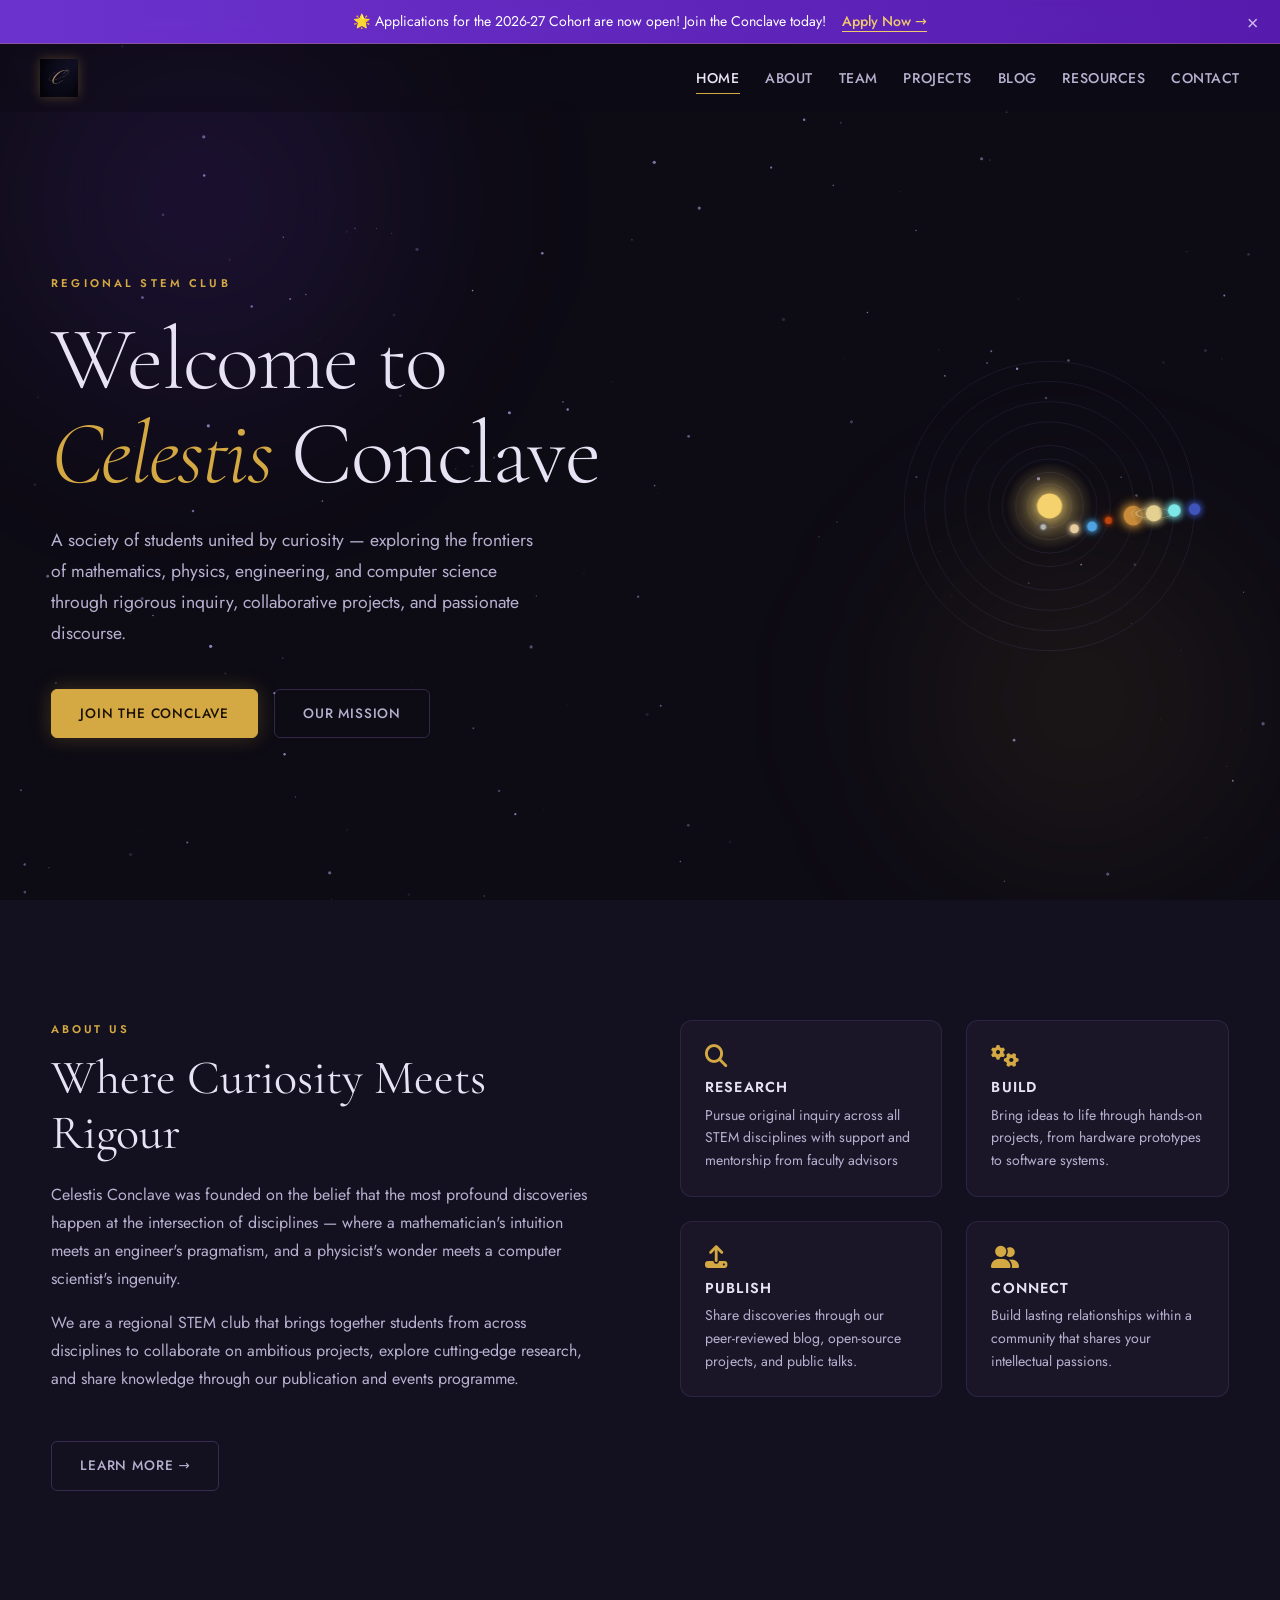
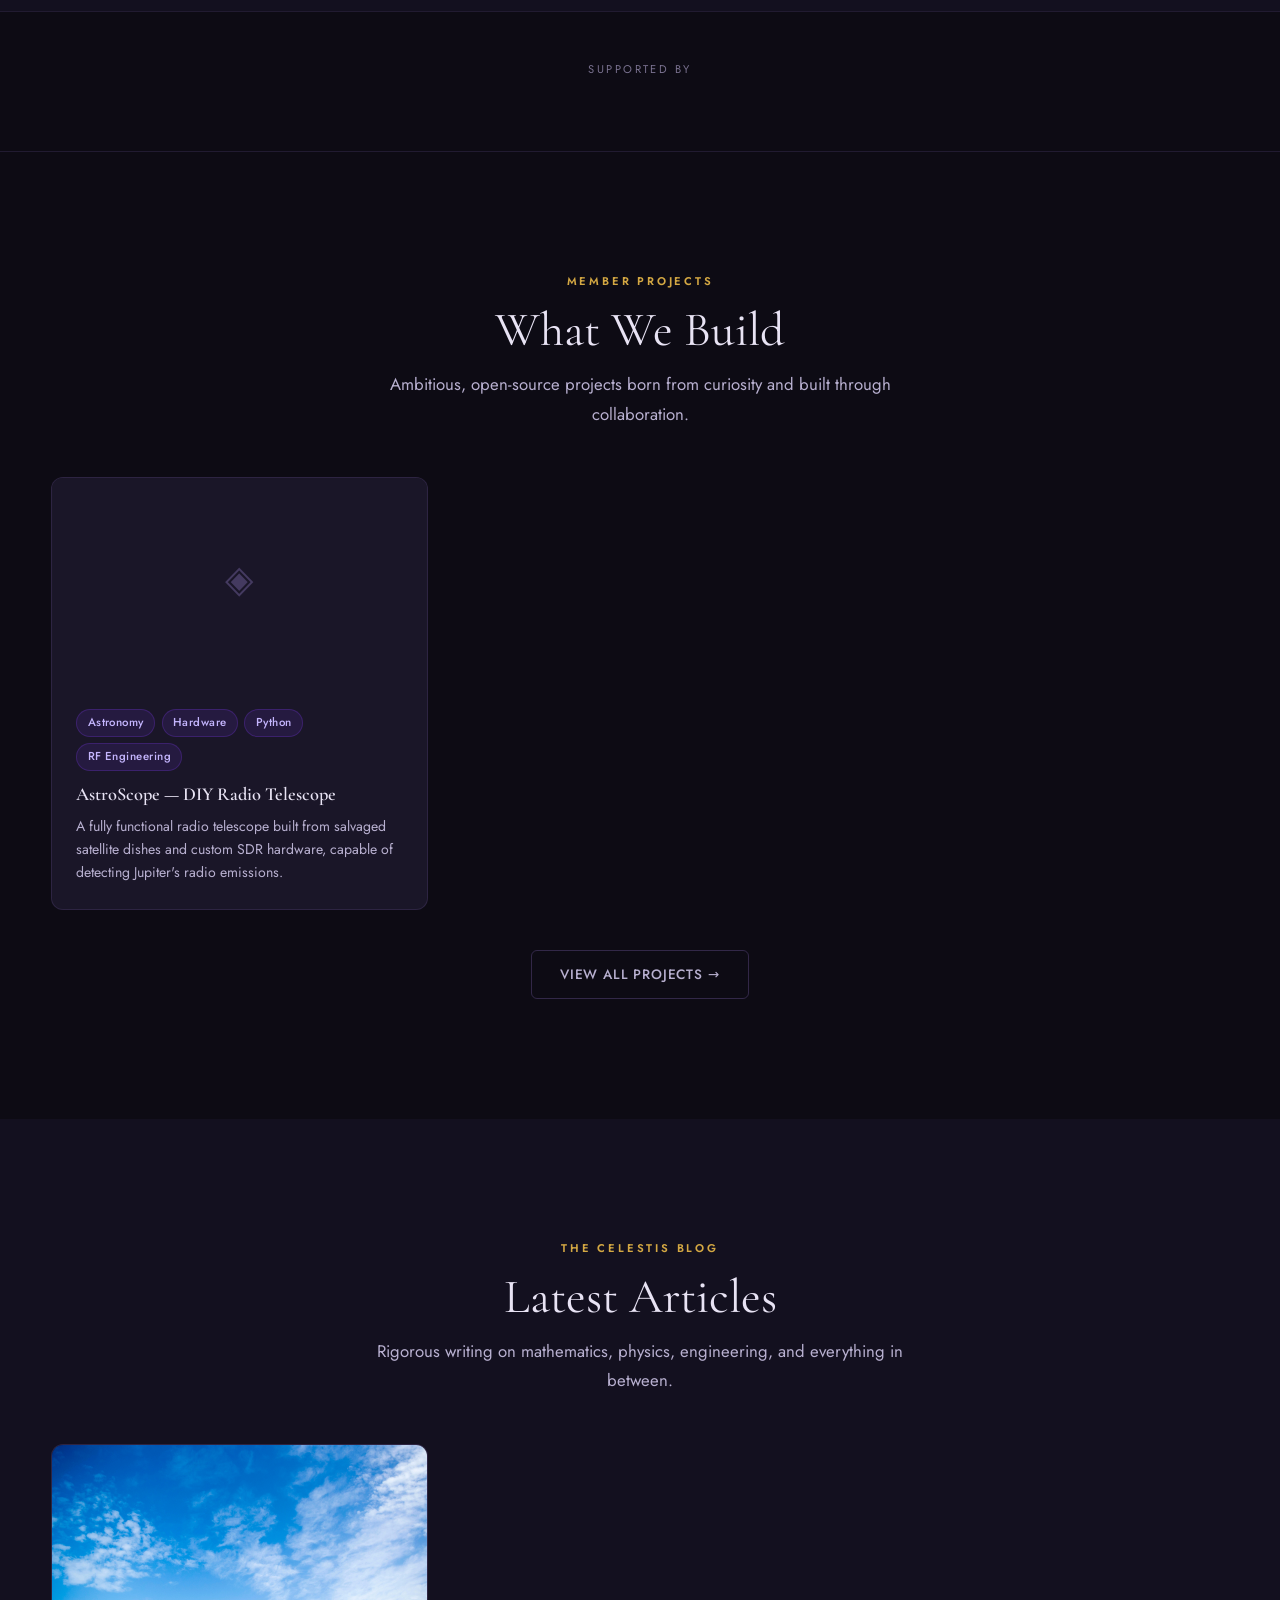
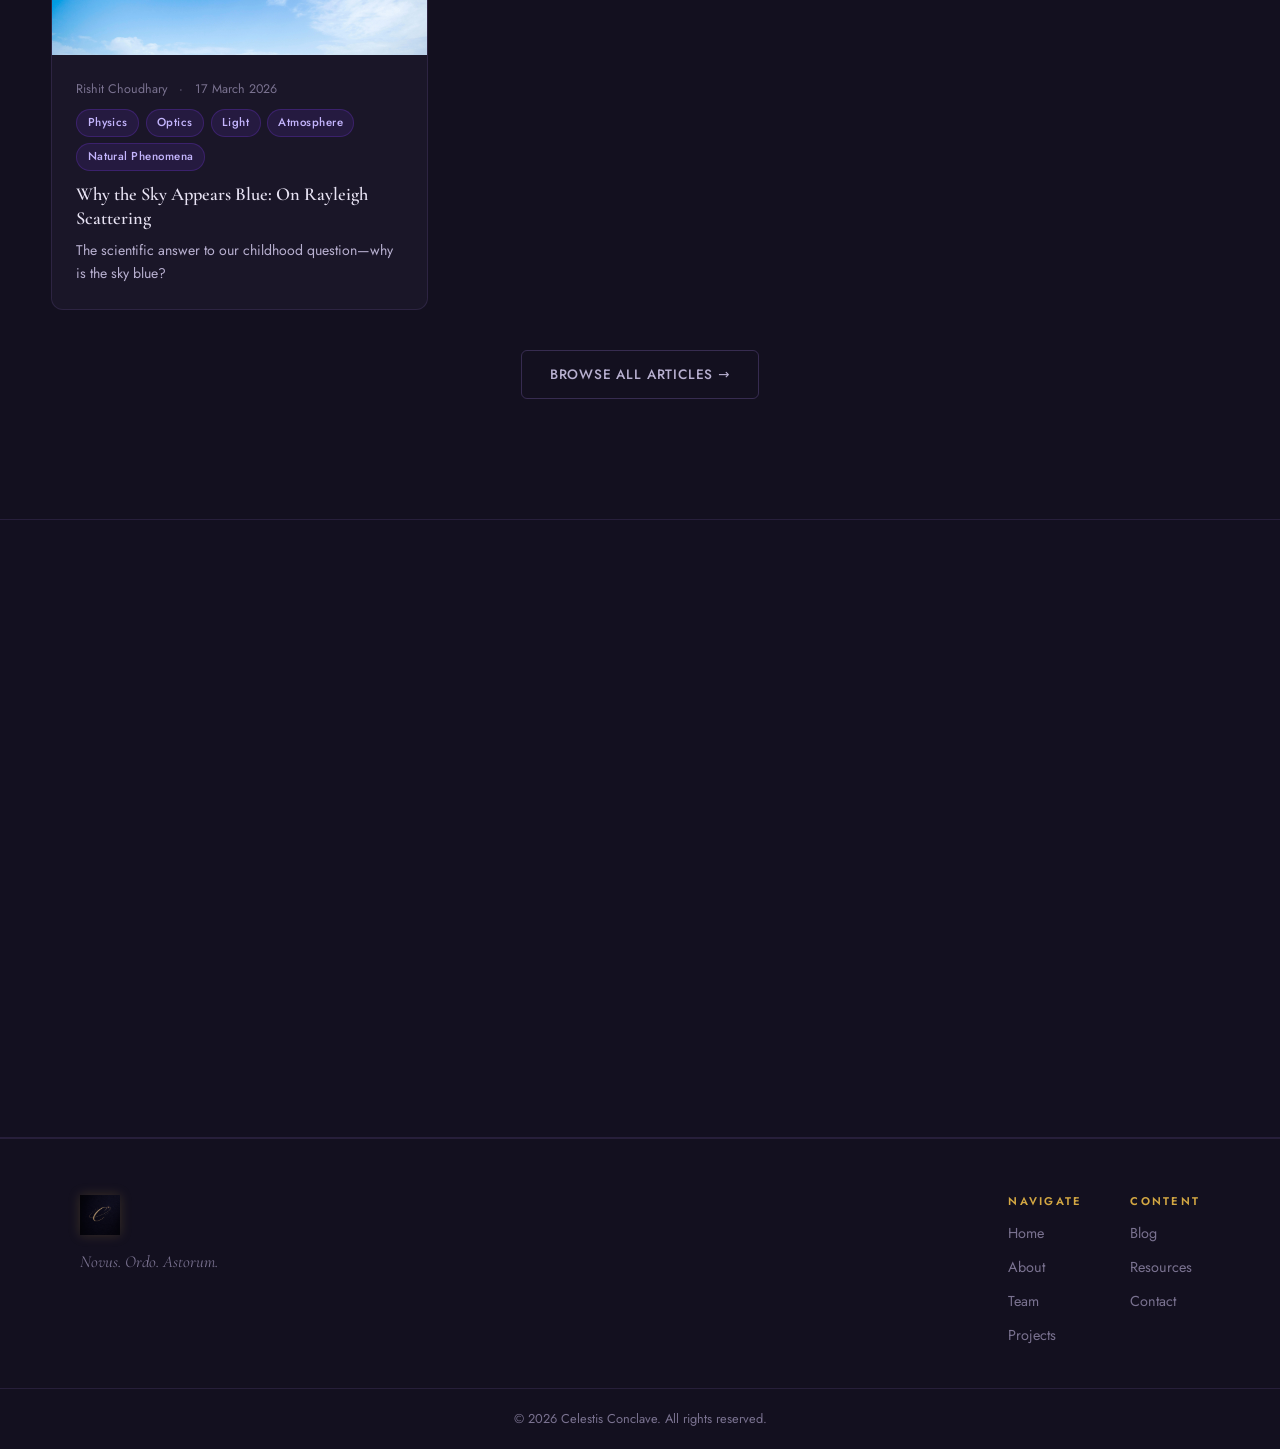
==== commit eb3f4c6d: "Icon changes" ====
--- a/index.html
+++ b/index.html
@@ -7,6 +7,7 @@
         <link rel="stylesheet" href="css/styles.css" />
         <link rel="stylesheet" href="css/home.css" />
         <link rel="icon" href="assets/images/logo.png" />
+        <link rel="stylesheet" href="https://cdnjs.cloudflare.com/ajax/libs/font-awesome/6.5.1/css/all.min.css" />
     </head>
     <body data-page="Home">
         <nav id="navbar"></nav>
@@ -61,15 +62,15 @@
                         </div>
                         <div class="about-pillars reveal">
                             <div class="pillar">
-                                <div class="pillar-icon">◎</div>
+                                <div class="pillar-icon"><i class="fa-solid fa-magnifying-glass"></i></div>
                                 <h4>Research</h4>
                                 <p>
                                     Pursue original inquiry across all STEM disciplines with support and mentorship from
-                                    faculty advisors.
+                                    faculty advisors
                                 </p>
                             </div>
                             <div class="pillar">
-                                <div class="pillar-icon">◈</div>
+                                <div class="pillar-icon"><i class="fa-solid fa-gears"></i></div>
                                 <h4>Build</h4>
                                 <p>
                                     Bring ideas to life through hands-on projects, from hardware prototypes to software
@@ -77,7 +78,7 @@
                                 </p>
                             </div>
                             <div class="pillar">
-                                <div class="pillar-icon">◐</div>
+                                <div class="pillar-icon"><i class="fa-solid fa-upload"></i></div>
                                 <h4>Publish</h4>
                                 <p>
                                     Share discoveries through our peer-reviewed blog, open-source projects, and public
@@ -85,7 +86,7 @@
                                 </p>
                             </div>
                             <div class="pillar">
-                                <div class="pillar-icon">◑</div>
+                                <div class="pillar-icon"><i class="fa-solid fa-user-group"></i></div>
                                 <h4>Connect</h4>
                                 <p>
                                     Build lasting relationships within a community that shares your intellectual
--- a/css/styles.css
+++ b/css/styles.css
@@ -64,6 +64,7 @@
     font-weight: 400;
     line-height: 1.7;
     -webkit-font-smoothing: antialiased;
+    overflow-x: hidden;
 }
 
 img {
@@ -614,8 +615,7 @@
 }
 
 .filter-search {
-    flex: 1;
-    min-width: 200px;
+    width: 100%;
     background: var(--clr-bg-card);
     border: 1px solid var(--clr-border);
     border-radius: var(--radius-sm);
@@ -849,6 +849,10 @@
 .md-content p {
     margin-bottom: 1.25em;
 }
+.md-content p:has(.katex-display) {
+    margin-bottom: 0;
+    overflow: visible;
+}
 .md-content a {
     color: var(--clr-purple-light);
     border-bottom: 1px solid transparent;
@@ -942,6 +946,61 @@
     background: var(--clr-bg-card-2);
     color: var(--clr-text);
     font-weight: 600;
+}
+
+/* Footnote references in text */
+.md-content .fn-ref {
+    color: var(--clr-purple-light);
+    font-size: 0.75em;
+    font-weight: 600;
+    text-decoration: none;
+    border-bottom: none;
+    vertical-align: super;
+    line-height: 0;
+    transition: color var(--transition);
+}
+.md-content .fn-ref:hover {
+    color: var(--clr-gold);
+}
+
+/* Footnotes block at bottom */
+.md-content .footnotes {
+    margin-top: 3rem;
+}
+.md-content .footnotes hr {
+    margin-bottom: 1.5rem;
+}
+.md-content .fn-list {
+    list-style: none;
+    padding: 0;
+    display: flex;
+    flex-direction: column;
+    gap: 0.75rem;
+}
+.md-content .fn-item {
+    display: flex;
+    gap: 0.75rem;
+    align-items: baseline;
+    font-size: 0.88rem;
+    color: var(--clr-text-3);
+    line-height: 1.6;
+}
+.md-content .fn-number {
+    color: var(--clr-purple-light);
+    font-weight: 600;
+    font-size: 0.75rem;
+    flex-shrink: 0;
+    min-width: 1.2rem;
+}
+.md-content .fn-back {
+    color: var(--clr-text-3);
+    margin-left: 0.4rem;
+    font-size: 0.85em;
+    border-bottom: none;
+    transition: color var(--transition);
+}
+.md-content .fn-back:hover {
+    color: var(--clr-gold);
 }
 
 /* ── UTILITY ─────────────────────────────────────────────────── */
--- a/css/home.css
+++ b/css/home.css
@@ -3,11 +3,11 @@
 /* HERO */
 .hero {
     position: relative;
-    min-height: 100svh; /* svh accounts for mobile browser chrome */
-    display: flex;
-    align-items: flex-start; /* top-align so padding-top controls position */
-    padding-top: calc(var(--nav-height) + var(--banner-height) + 3rem);
-    padding-bottom: 5rem;
+    min-height: 100svh;
+    display: flex;
+    align-items: center;
+    padding-top: calc(var(--nav-height) + var(--banner-height) + 2rem);
+    padding-bottom: 2rem;
     overflow: hidden;
     background: var(--clr-bg);
 }
@@ -40,7 +40,6 @@
     gap: 4rem;
     position: relative;
     z-index: 1;
-    padding-top: calc(var(--nav-height) + var(--banner-height));
 }
 
 .hero-eyebrow {
@@ -163,10 +162,30 @@
         grid-template-columns: 1fr;
         gap: 3rem;
     }
-}
+    .hero-inner {
+        grid-template-columns: 1fr;
+        text-align: center;
+    }
+    .hero-sub {
+        margin-inline: auto;
+    }
+    .hero-actions {
+        justify-content: center;
+    }
+    .hero-ornament {
+        width: 260px;
+        max-width: 70vw;
+        margin-inline: auto;
+    }
+}
+
 @media (max-width: 480px) {
     .about-pillars {
         grid-template-columns: 1fr;
+    }
+    .hero-ornament {
+        width: 200px;
+        max-width: 80vw;
     }
 }
 
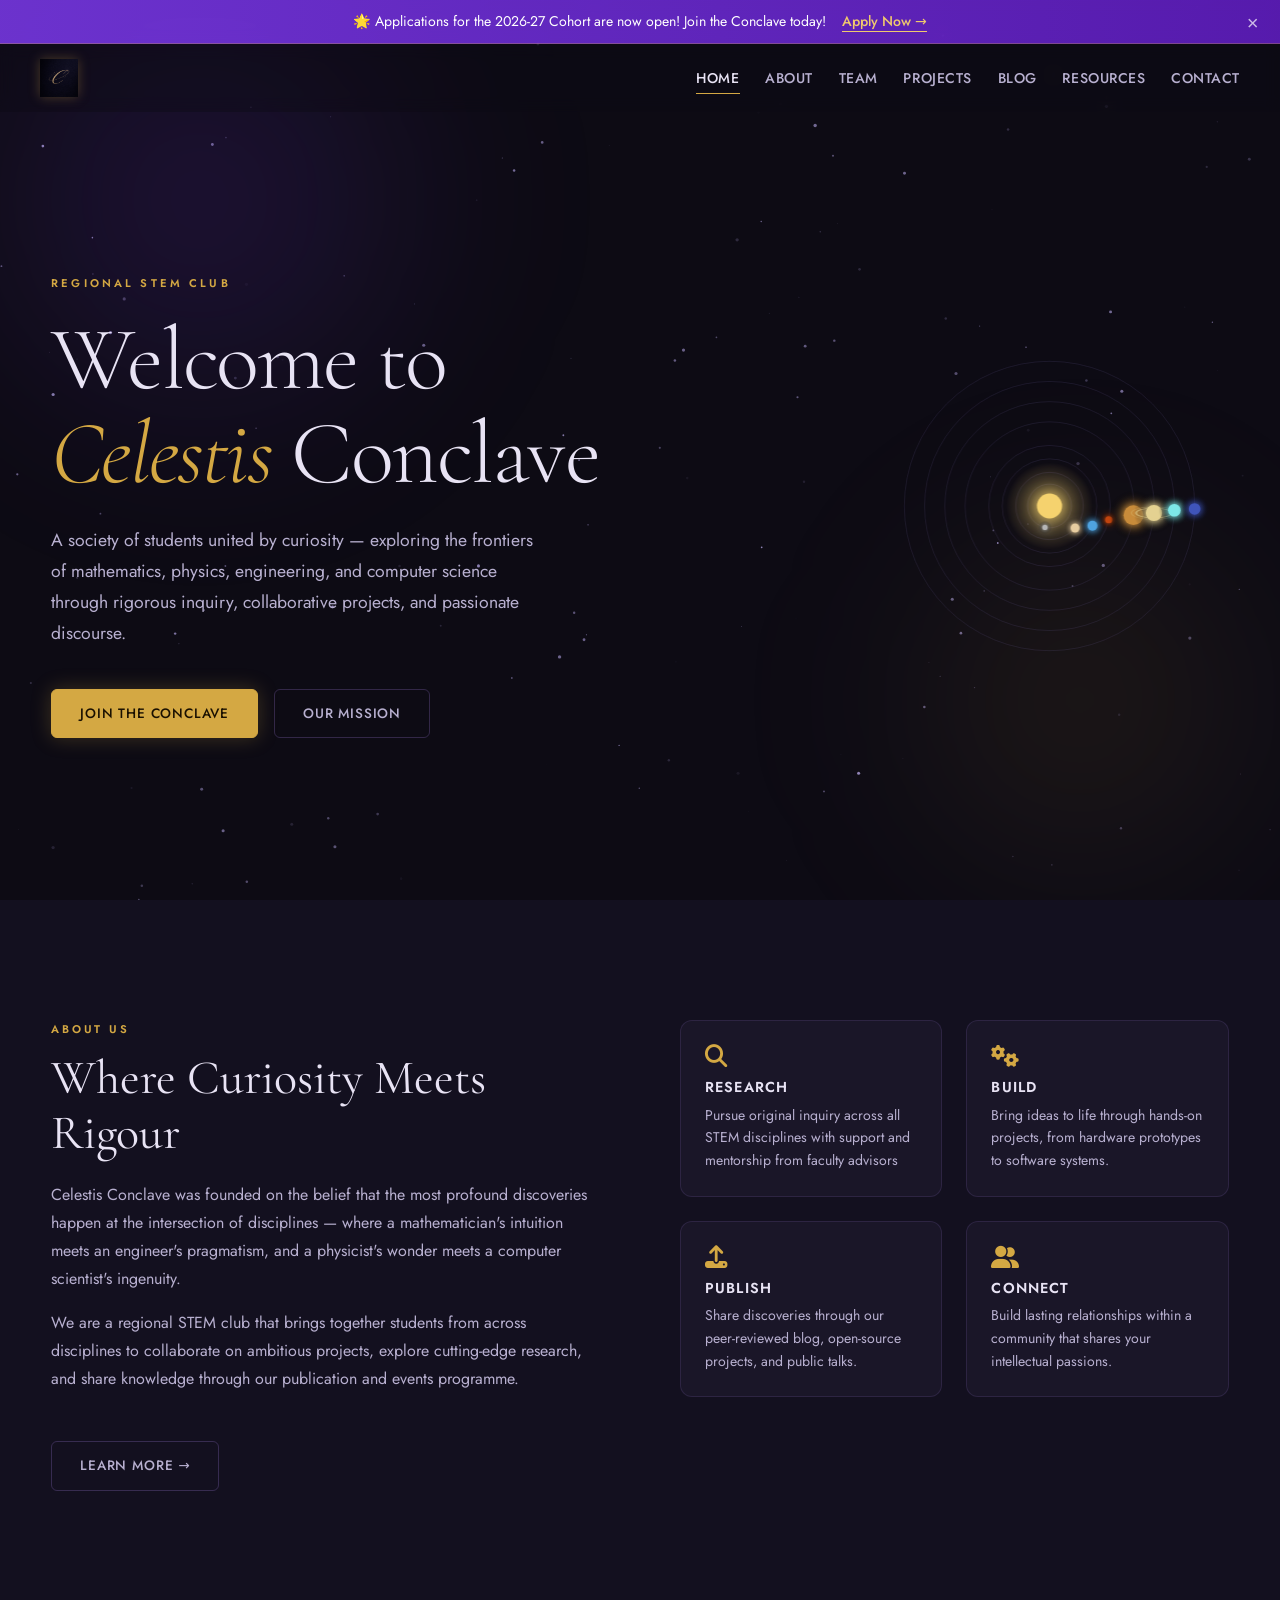
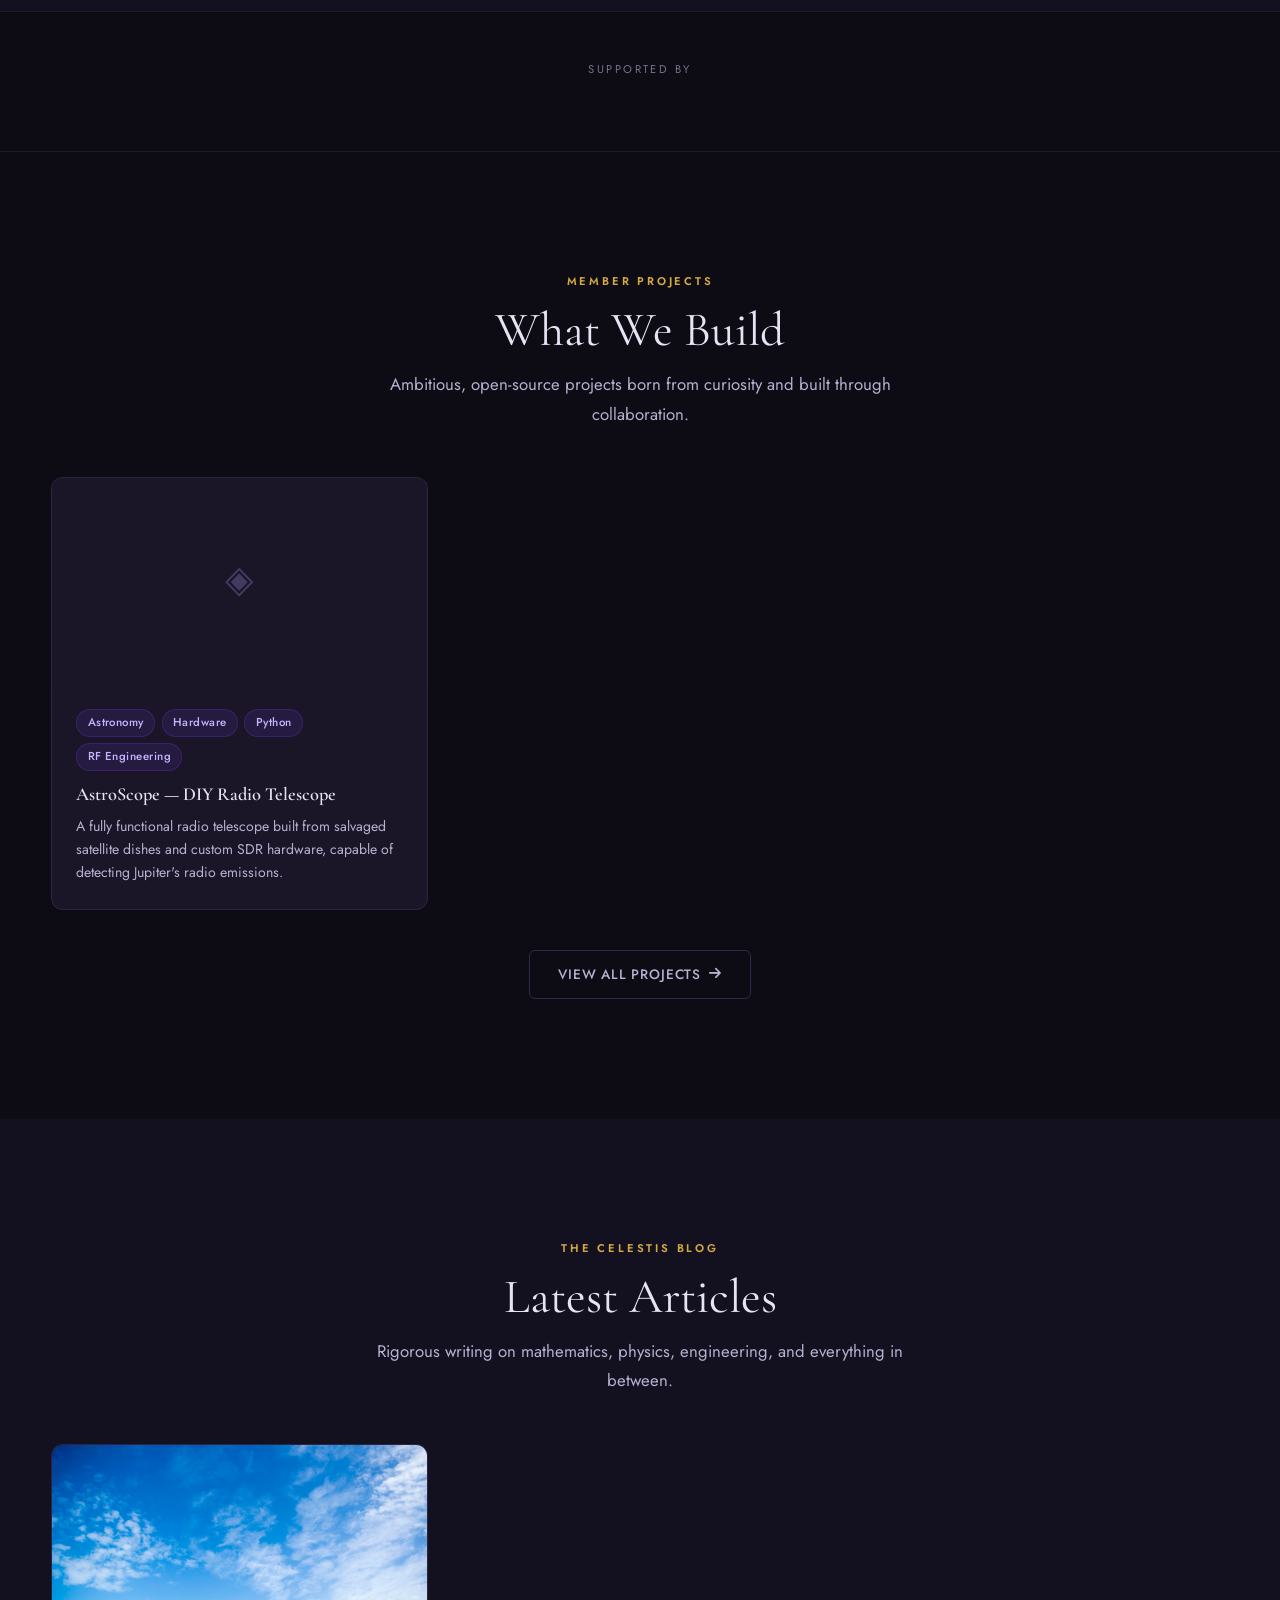
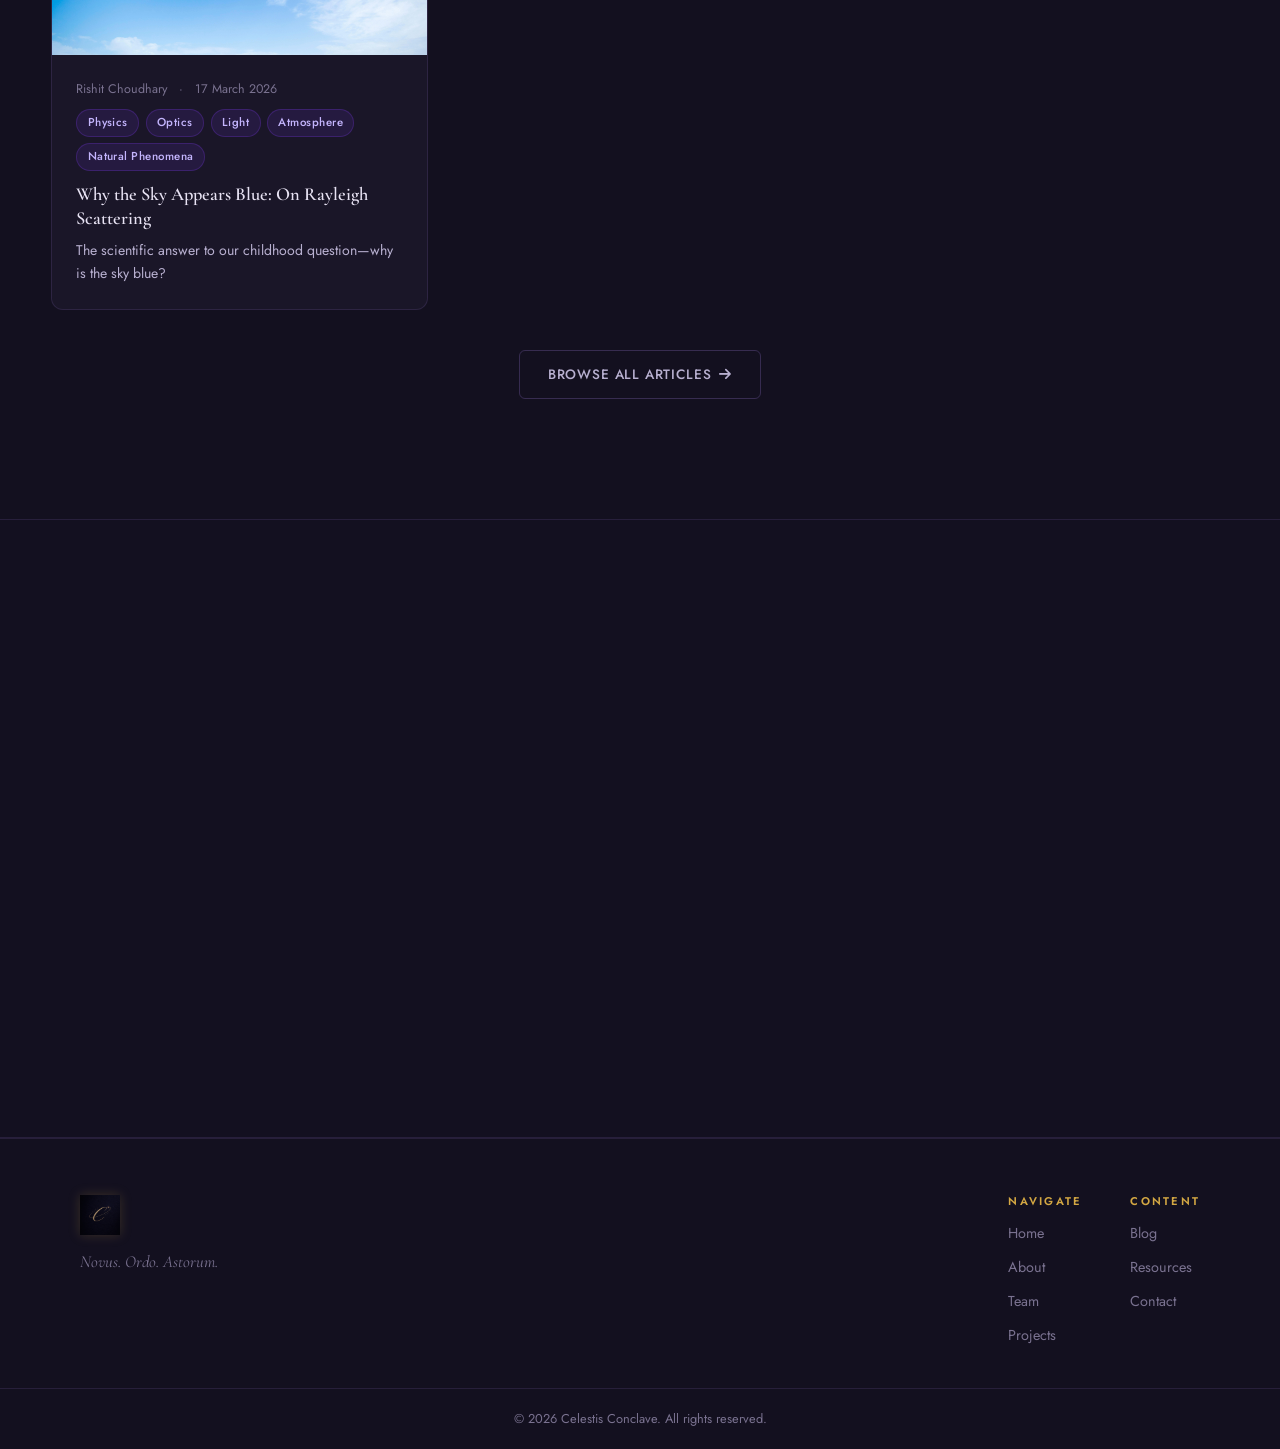
==== commit d39dc17d: "More icon changes" ====
--- a/index.html
+++ b/index.html
@@ -122,7 +122,9 @@
                         <!-- Injected by JS -->
                     </div>
                     <div class="see-more-wrap reveal">
-                        <a href="projects.html" class="btn btn-outline">View All Projects →</a>
+                        <a href="projects.html" class="btn btn-outline"
+                            >View All Projects <i class="fa-solid fa-arrow-right"></i
+                        ></a>
                     </div>
                 </div>
             </section>
@@ -139,7 +141,9 @@
                         <!-- Injected by JS -->
                     </div>
                     <div class="see-more-wrap reveal">
-                        <a href="blog.html" class="btn btn-outline">Browse All Articles →</a>
+                        <a href="blog.html" class="btn btn-outline"
+                            >Browse All Articles <i class="fa-solid fa-arrow-right"></i
+                        ></a>
                     </div>
                 </div>
             </section>
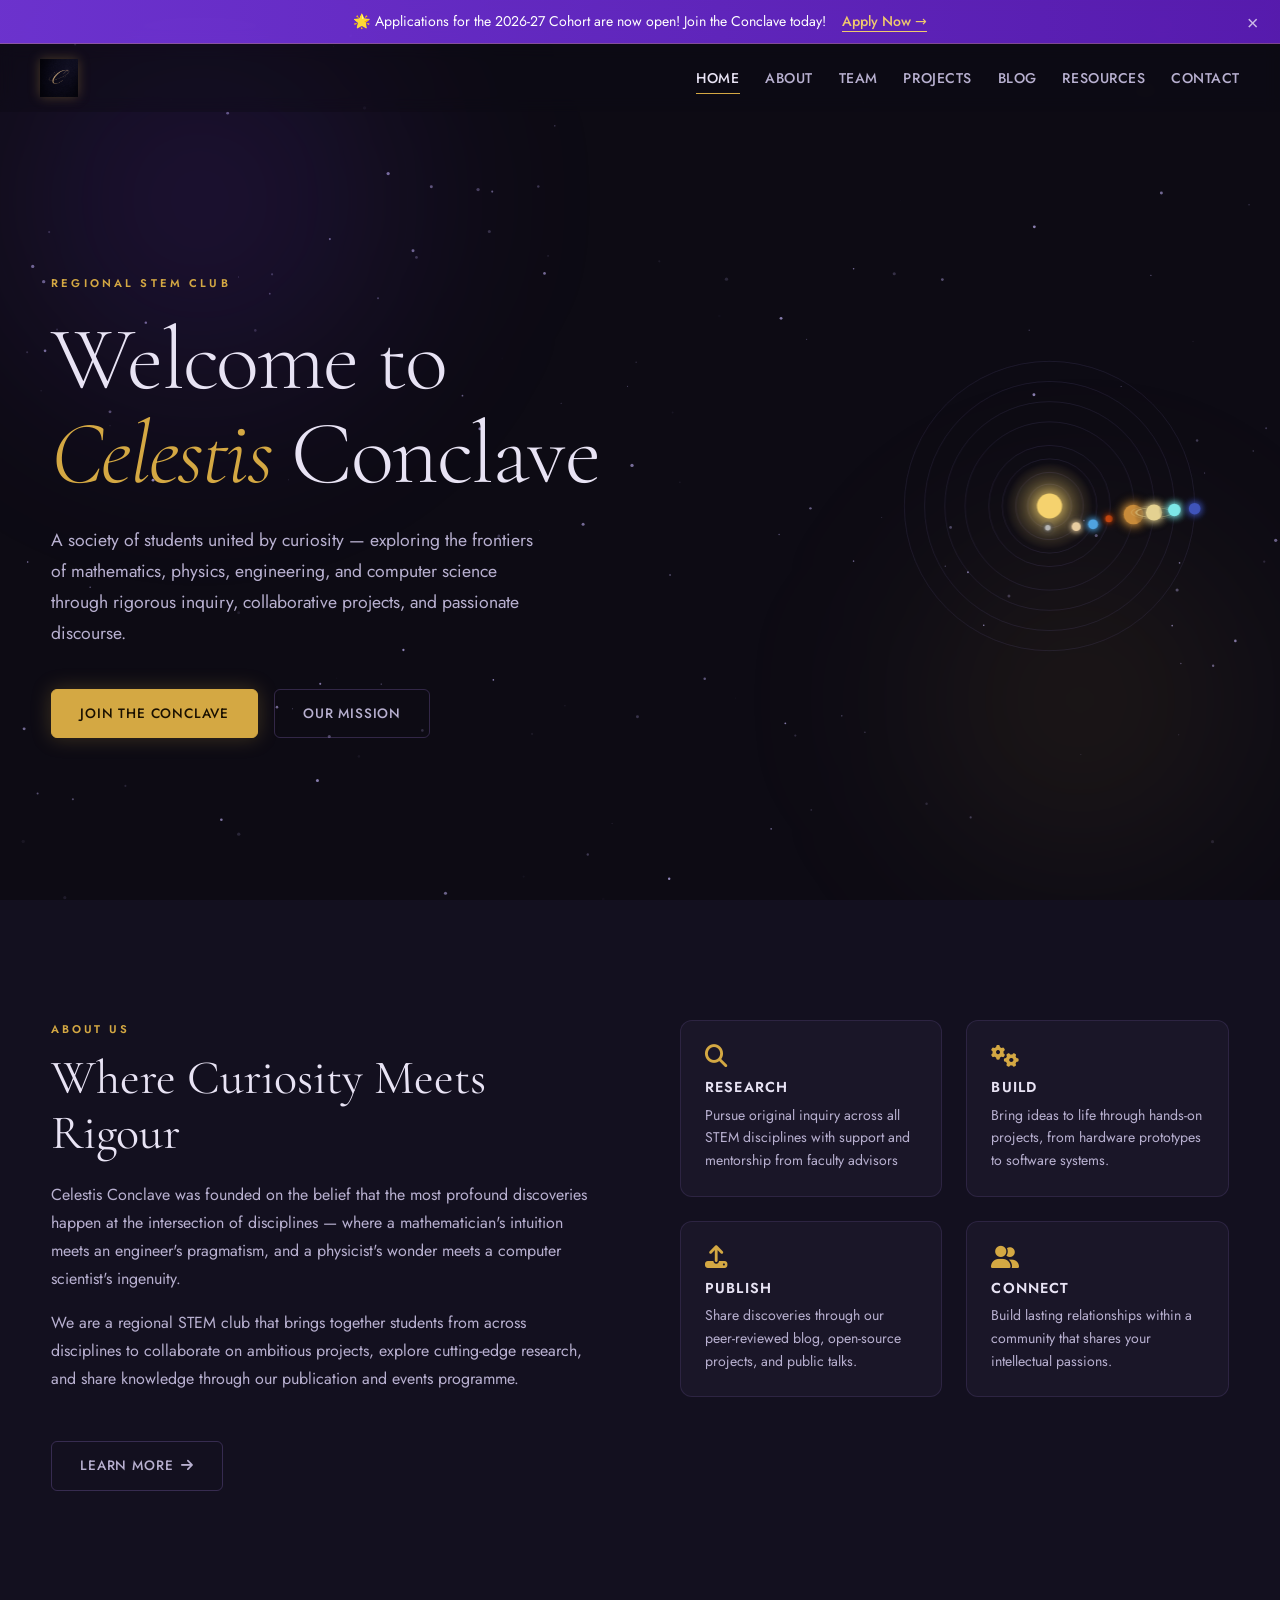
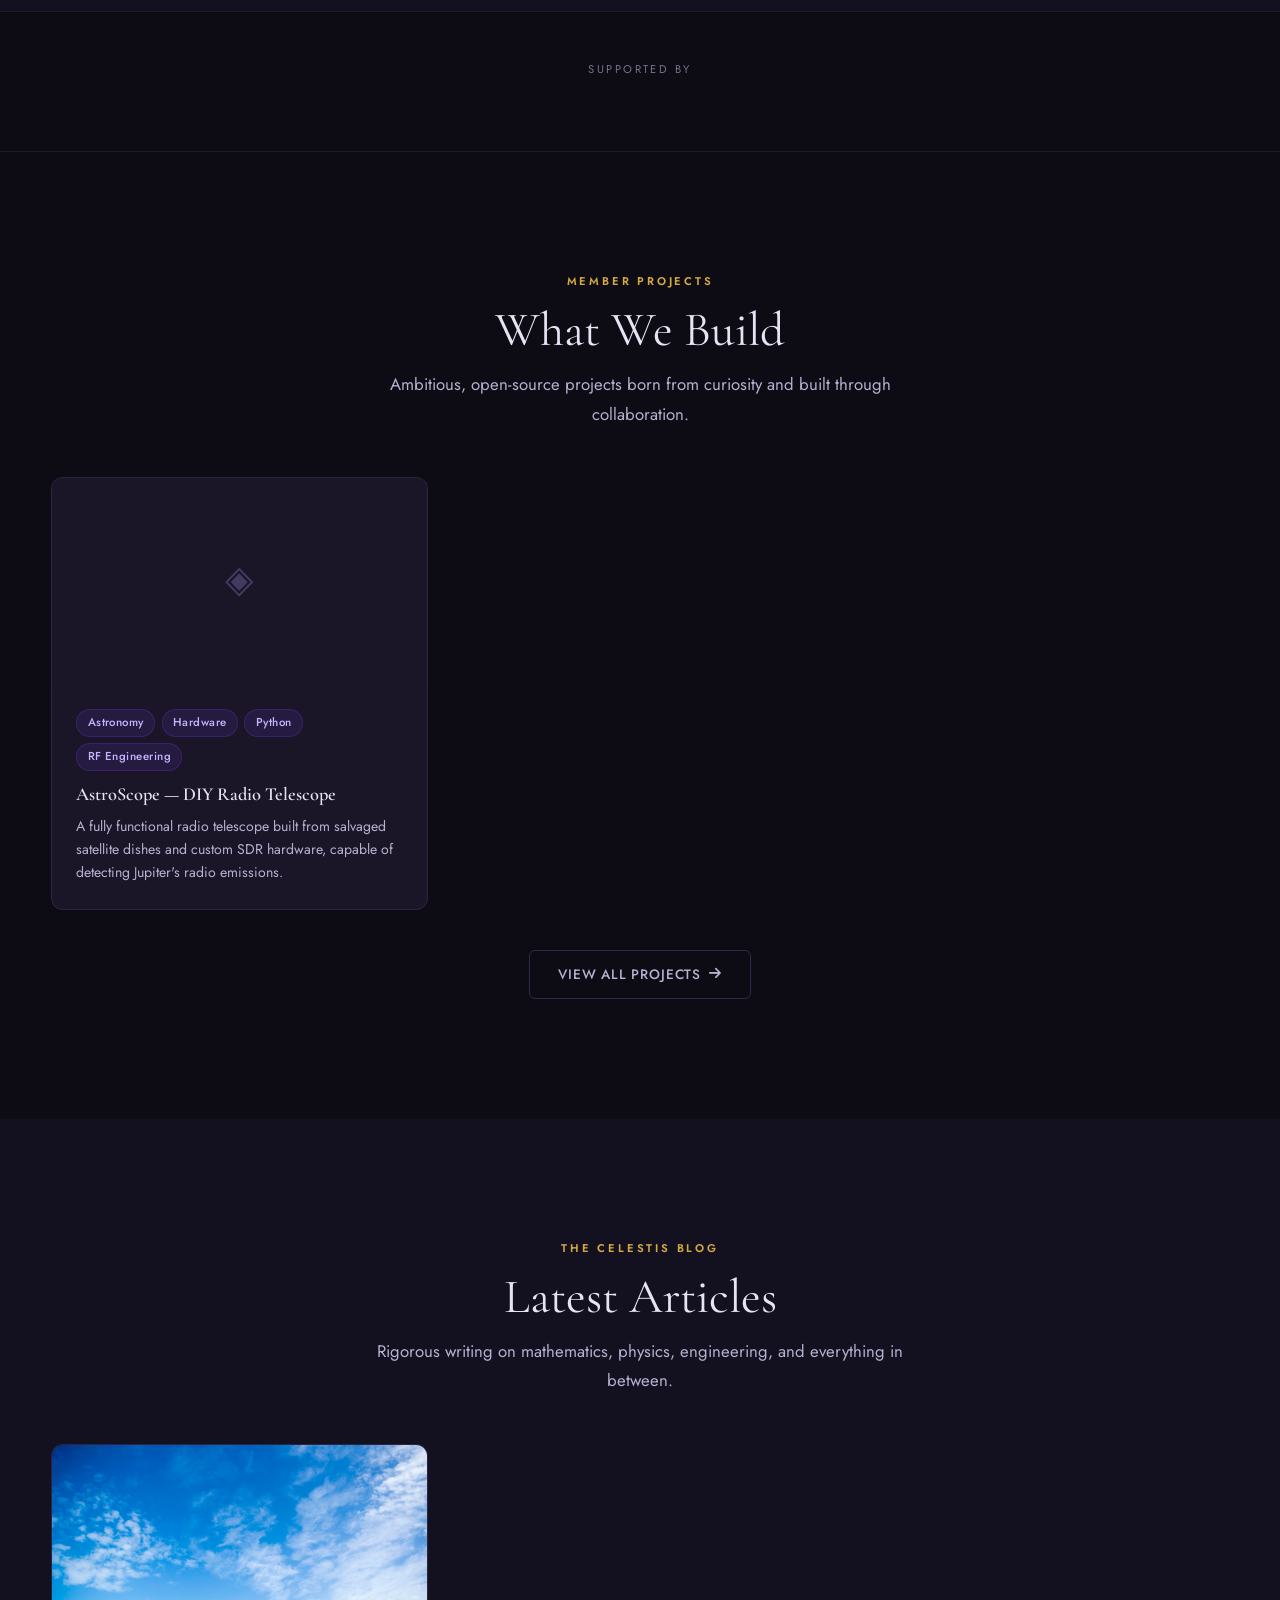
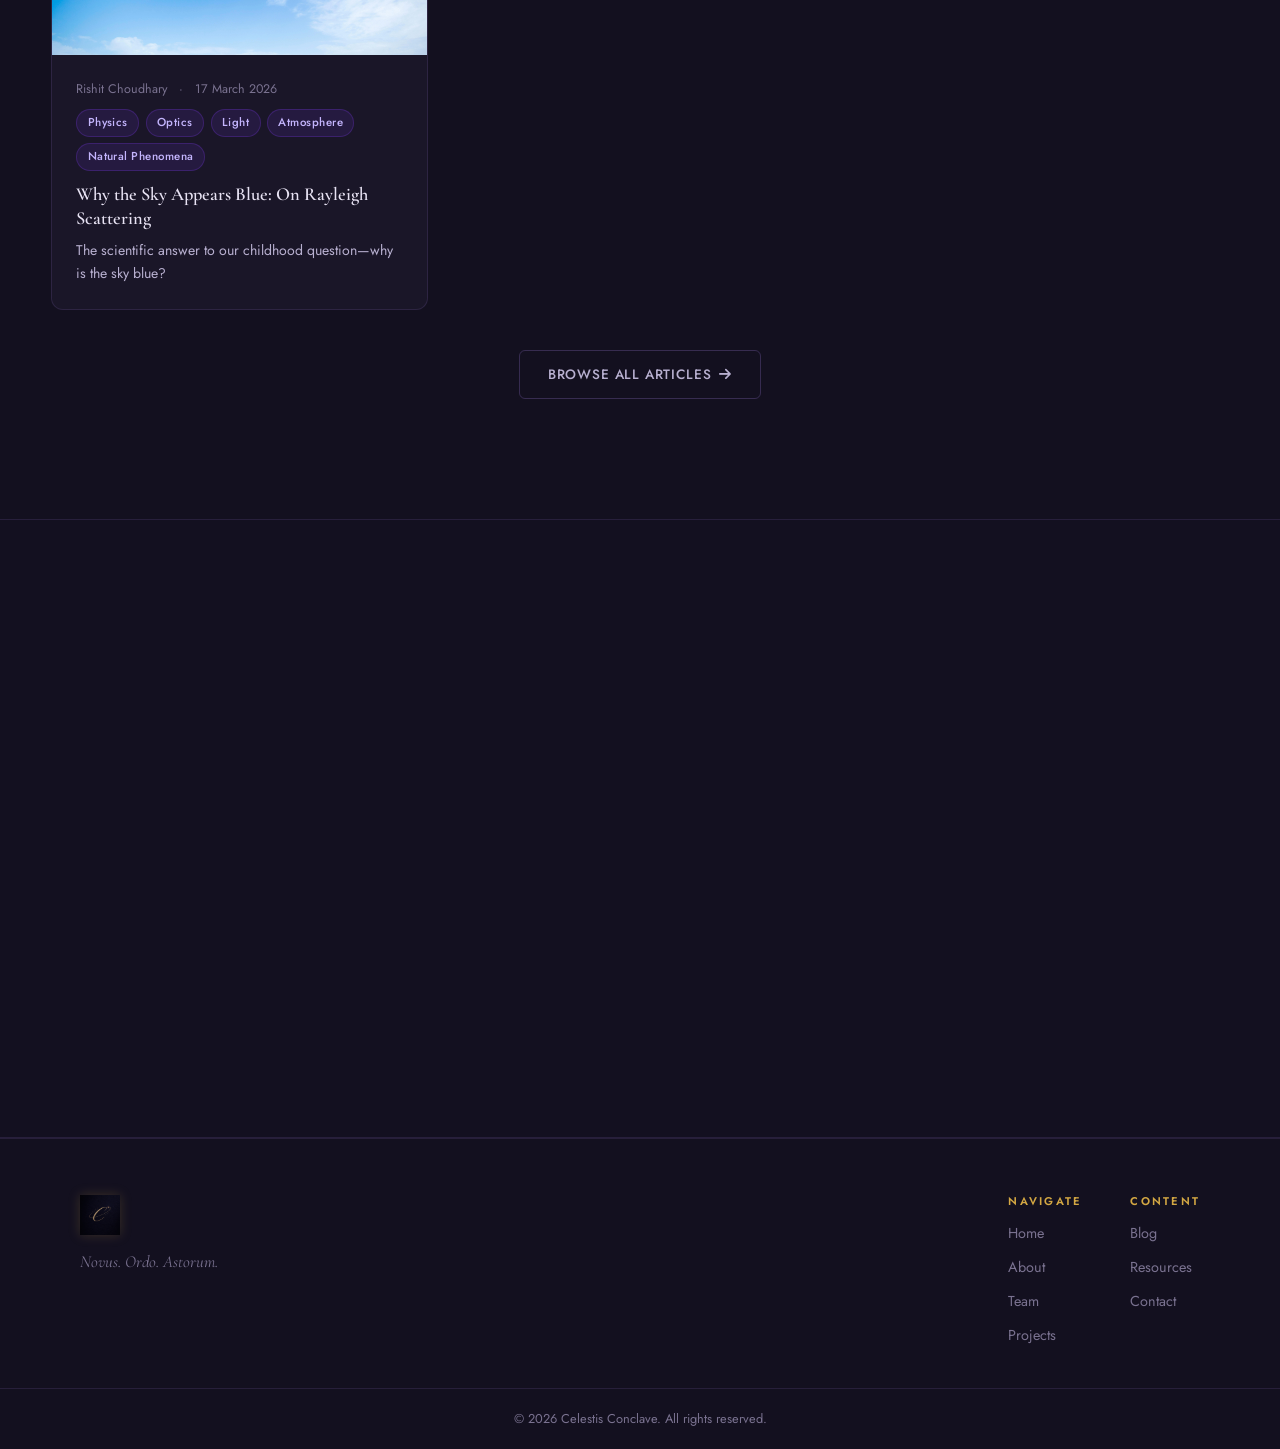
==== commit f8306841: "Minor icon change + Added TOOD.md" ====
--- a/index.html
+++ b/index.html
@@ -58,7 +58,9 @@
                                 collaborate on ambitious projects, explore cutting-edge research, and share knowledge
                                 through our publication and events programme.
                             </p>
-                            <a href="about.html" class="btn btn-outline mt-md">Learn More →</a>
+                            <a href="about.html" class="btn btn-outline mt-md"
+                                >Learn More <i class="fa-solid fa-arrow-right"></i
+                            ></a>
                         </div>
                         <div class="about-pillars reveal">
                             <div class="pillar">
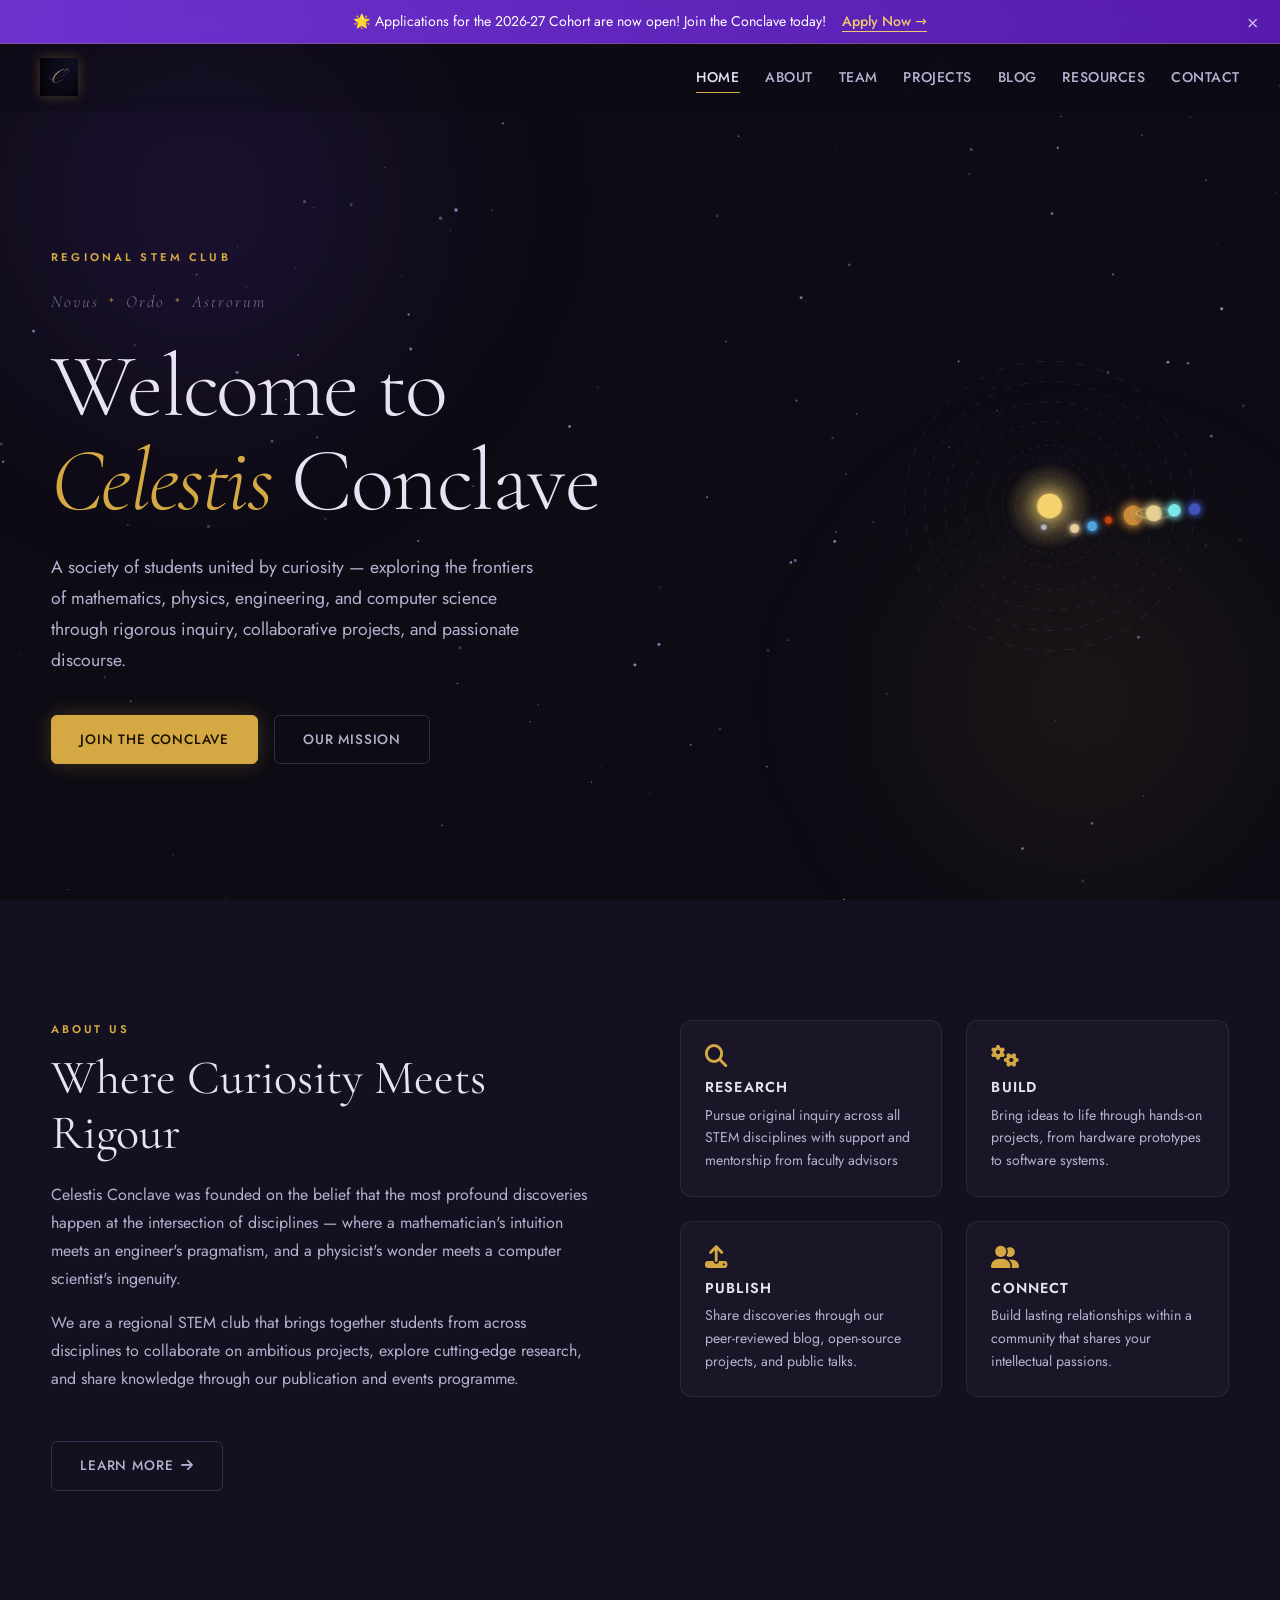
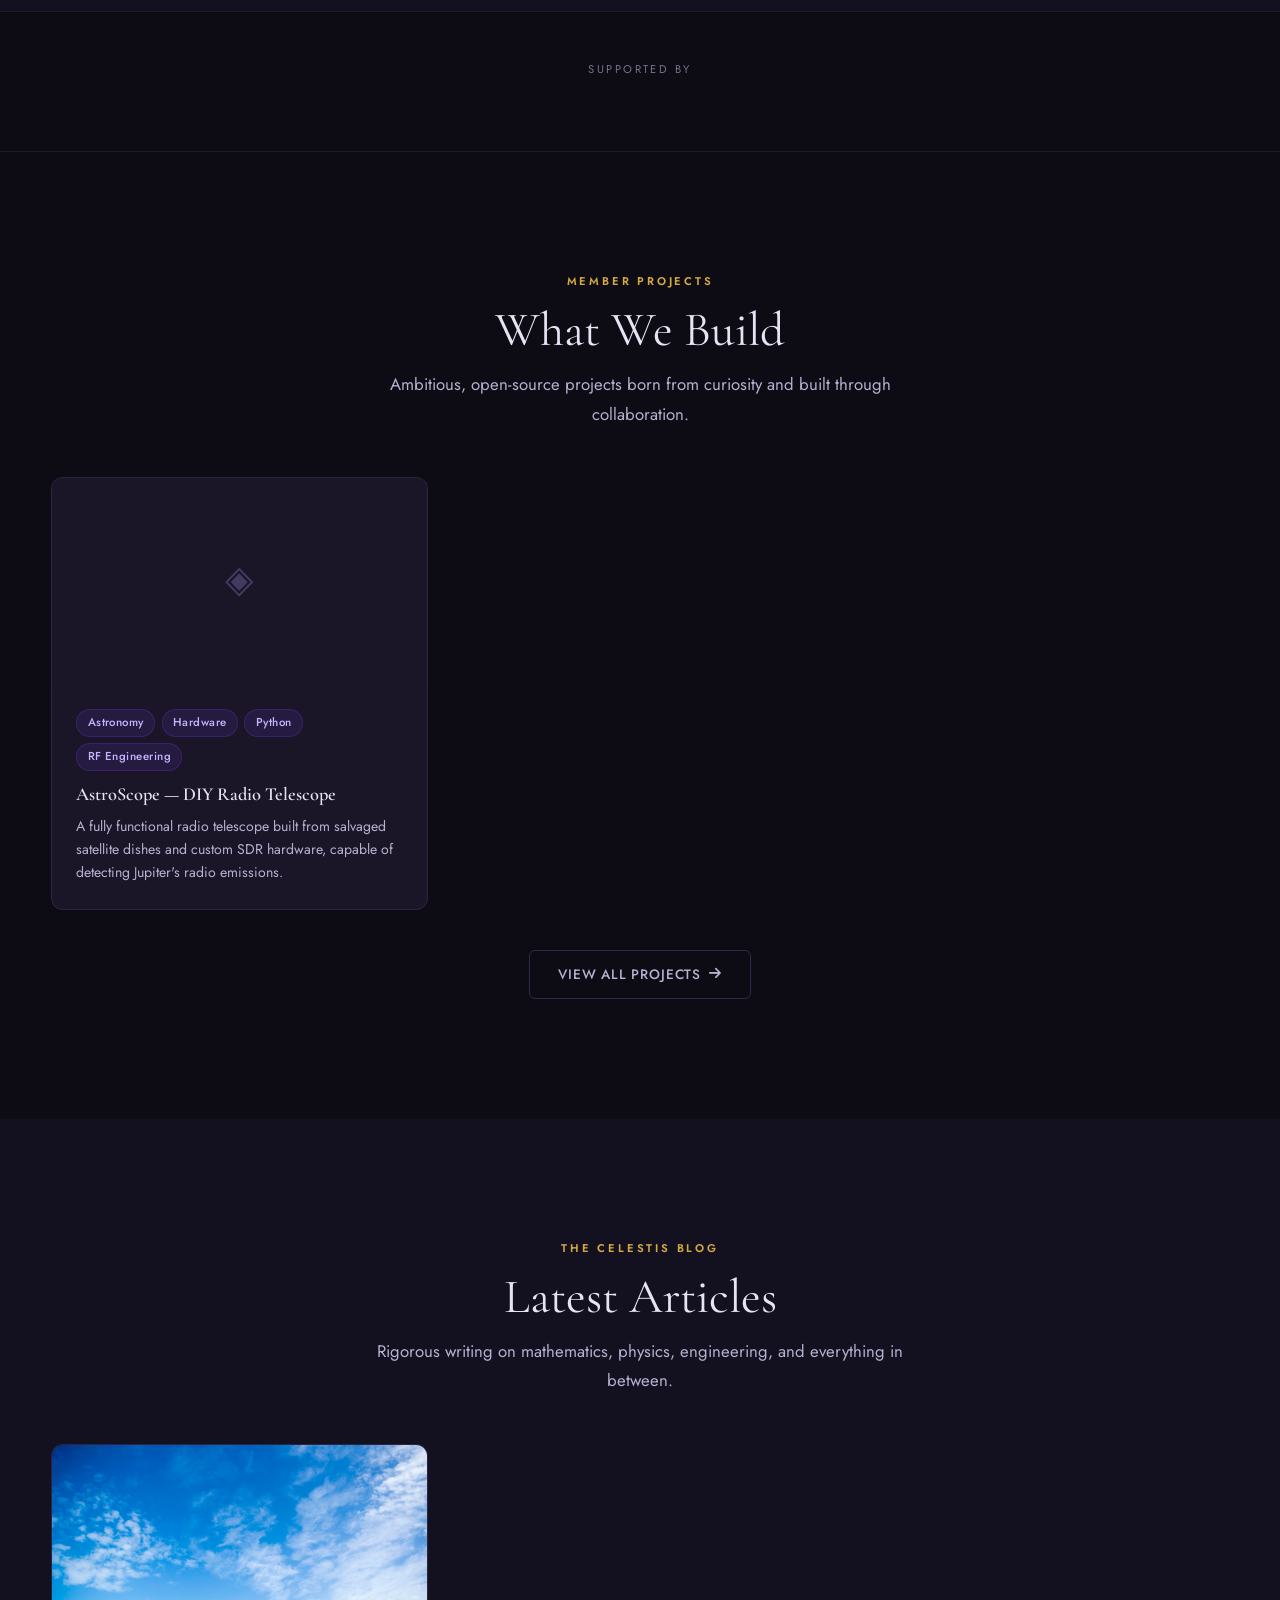
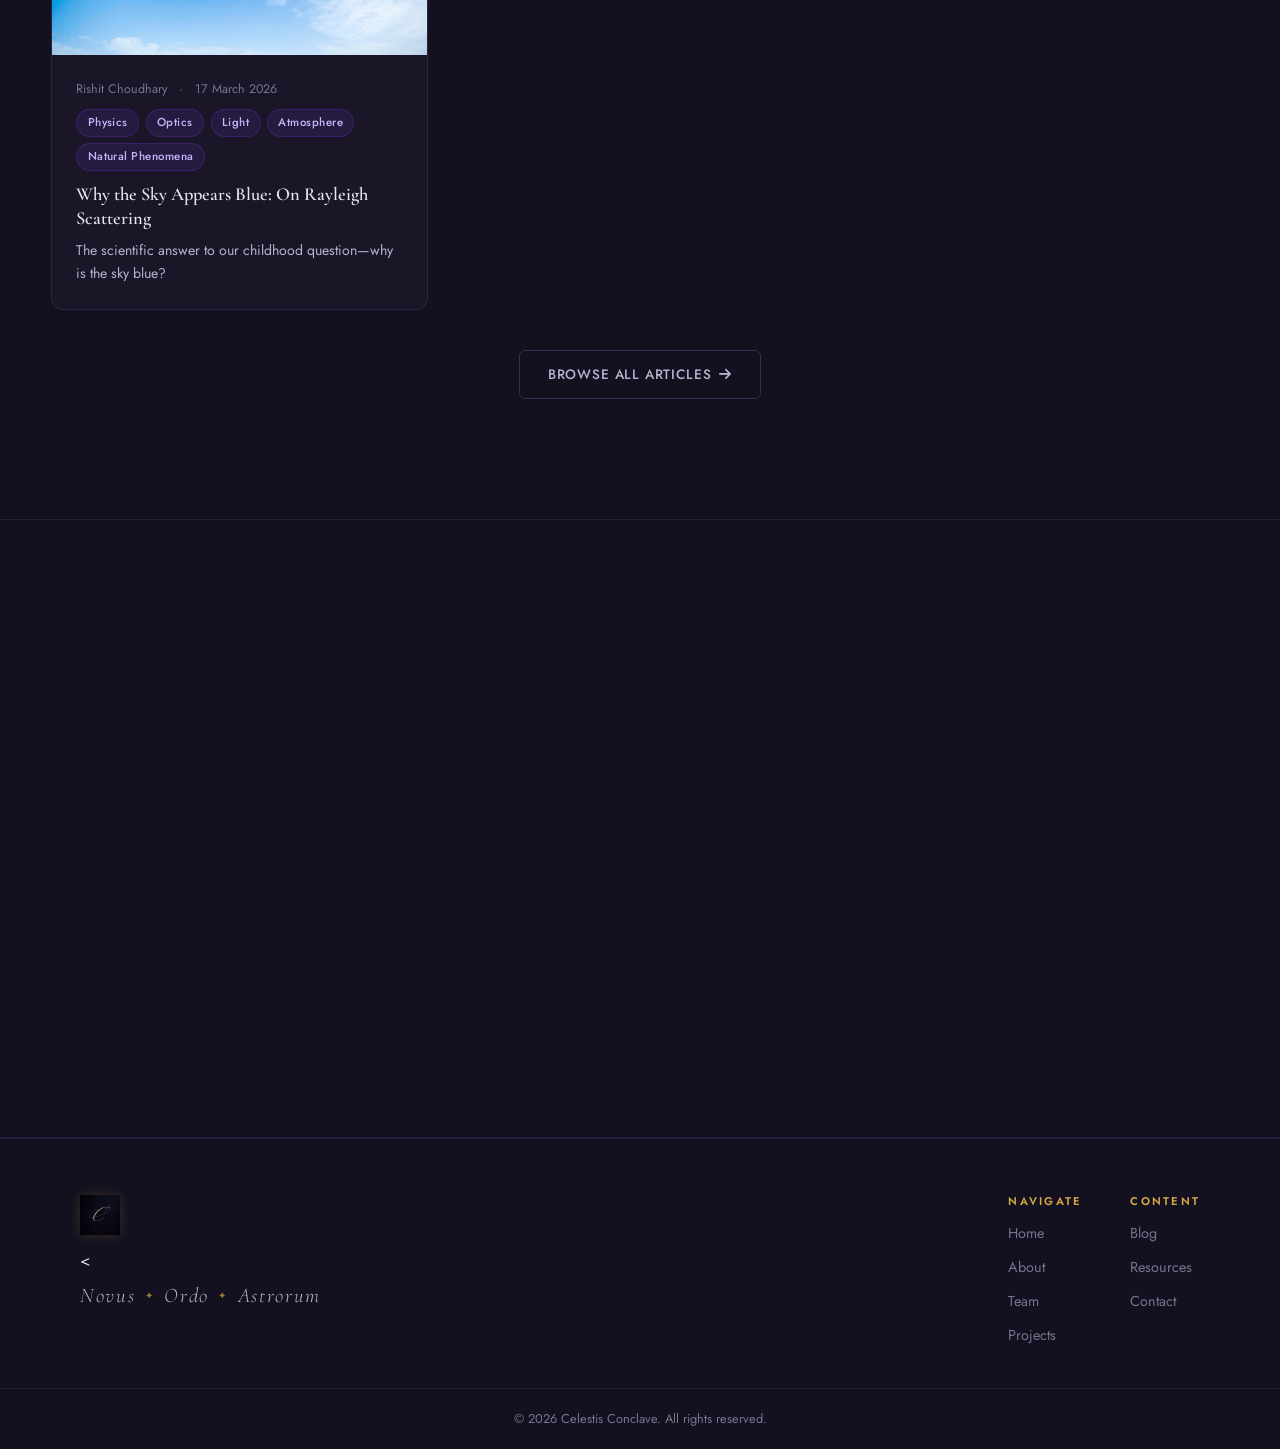
==== commit 54f11cf6: "Tagline changes" ====
--- a/index.html
+++ b/index.html
@@ -20,22 +20,25 @@
                 <div class="hero-glow hero-glow-2"></div>
                 <div class="container hero-inner">
                     <div class="hero-content">
-                        <span class="hero-eyebrow fade-up">Regional STEM Club</span>
-                        <h1 class="hero-title fade-up fade-up-delay-1">
+                    <span class="hero-eyebrow fade-up">Regional STEM Club</span>
+                    <p class="hero-tagline fade-up fade-up-delay-1">
+                        <span>Novus</span><span class="hero-tagline-dot">✦</span><span>Ordo</span><span class="hero-tagline-dot">✦</span><span>Astrorum</span>
+                    </p>
+                        <h1 class="hero-title fade-up fade-up-delay-2">
                             Welcome to<br />
                             <em class="gold">Celestis</em> Conclave
                         </h1>
-                        <p class="hero-sub fade-up fade-up-delay-2">
+                        <p class="hero-sub fade-up fade-up-delay-3">
                             A society of students united by curiosity — exploring the frontiers of mathematics, physics,
                             engineering, and computer science through rigorous inquiry, collaborative projects, and
                             passionate discourse.
                         </p>
-                        <div class="hero-actions fade-up fade-up-delay-3">
+                        <div class="hero-actions fade-up fade-up-delay-4">
                             <a href="contact.html" class="btn btn-gold">Join the Conclave</a>
                             <a href="about.html" class="btn btn-outline">Our Mission</a>
                         </div>
                     </div>
-                    <div class="hero-ornament fade-up fade-up-delay-4">
+                    <div class="hero-ornament fade-up fade-up-delay-5">
                         <canvas id="solar-canvas"></canvas>
                     </div>
                 </div>
--- a/css/styles.css
+++ b/css/styles.css
@@ -197,6 +197,13 @@
     border-bottom: 1px solid rgba(212, 168, 67, 0.3);
 }
 
+@media (max-width: 600px) {
+    .announcement-banner {
+        padding: 0.6rem 2.5rem 0.6rem 1rem;
+        font-size: 0.82rem;
+    }
+}
+
 .ann-text {
     margin-right: 0.75rem;
 }
@@ -431,9 +438,22 @@
 
 .footer-tagline {
     font-family: var(--font-serif);
-    font-size: 1.05rem;
+    font-size: 1.3rem;
+    font-weight: 300;
     font-style: italic;
-    color: var(--clr-text-3);
+    letter-spacing: 0.08em;
+    color: var(--clr-text-2);
+    display: flex;
+    align-items: center;
+    gap: 0.6rem;
+    margin-top: 0.25rem;
+}
+
+.tagline-dot {
+    font-size: 0.6rem;
+    color: var(--clr-gold);
+    opacity: 0.7;
+    font-style: normal;
 }
 
 .footer-links {
@@ -897,7 +917,7 @@
     padding-left: 1.25rem;
     margin: 1.5em 0;
     color: var(--clr-text-3);
-    font-family: var(--font-serif);
+    font-family: var(--font-sans-serif);
     font-size: 1.1rem;
     font-style: italic;
 }
--- a/css/home.css
+++ b/css/home.css
@@ -50,6 +50,26 @@
     text-transform: uppercase;
     color: var(--clr-gold);
     margin-bottom: 1.25rem;
+}
+
+.hero-tagline {
+    font-family: var(--font-serif);
+    font-size: clamp(0.85rem, 1.5vw, 1.05rem);
+    font-style: italic;
+    font-weight: 300;
+    letter-spacing: 0.12em;
+    color: var(--clr-text-3);
+    display: flex;
+    align-items: center;
+    gap: 0.55rem;
+    margin-bottom: 1.5rem;
+}
+
+.hero-tagline-dot {
+    font-size: 0.5rem;
+    color: var(--clr-gold);
+    opacity: 0.6;
+    font-style: normal;
 }
 
 .hero-title {
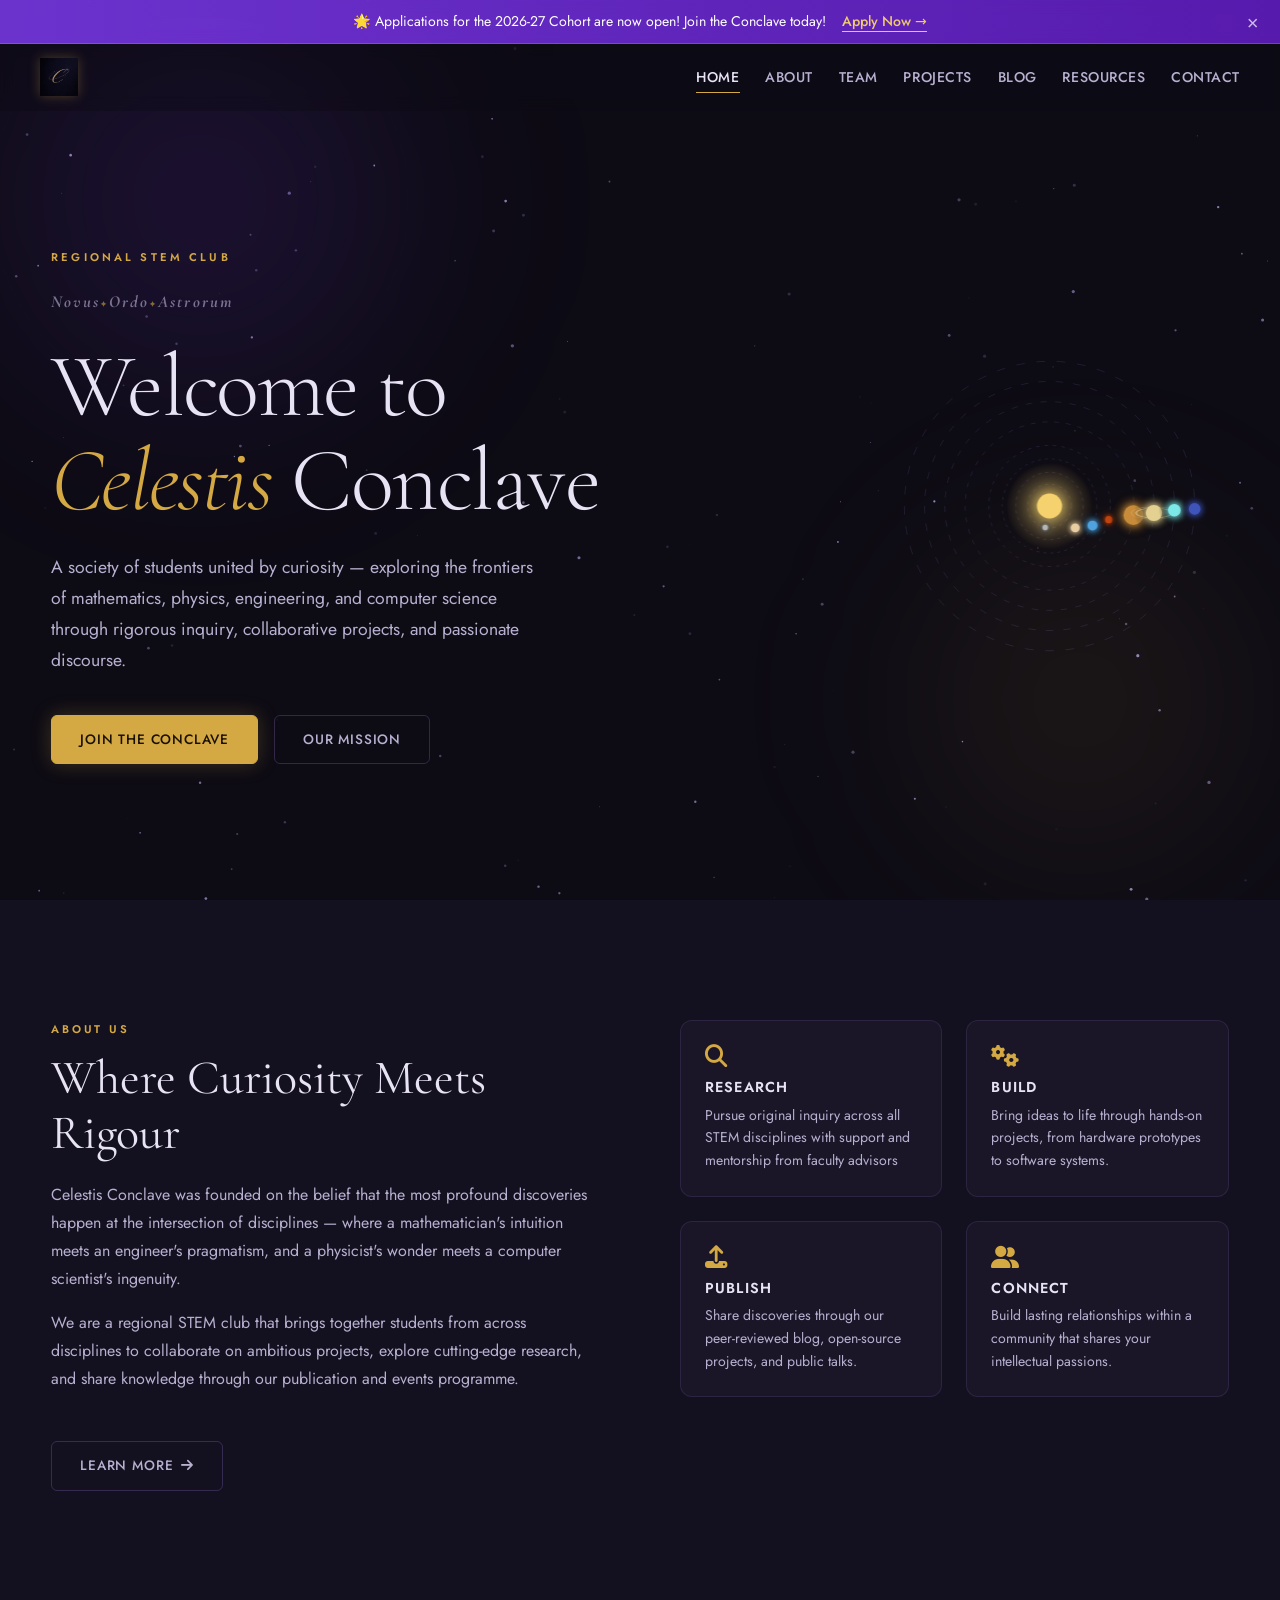
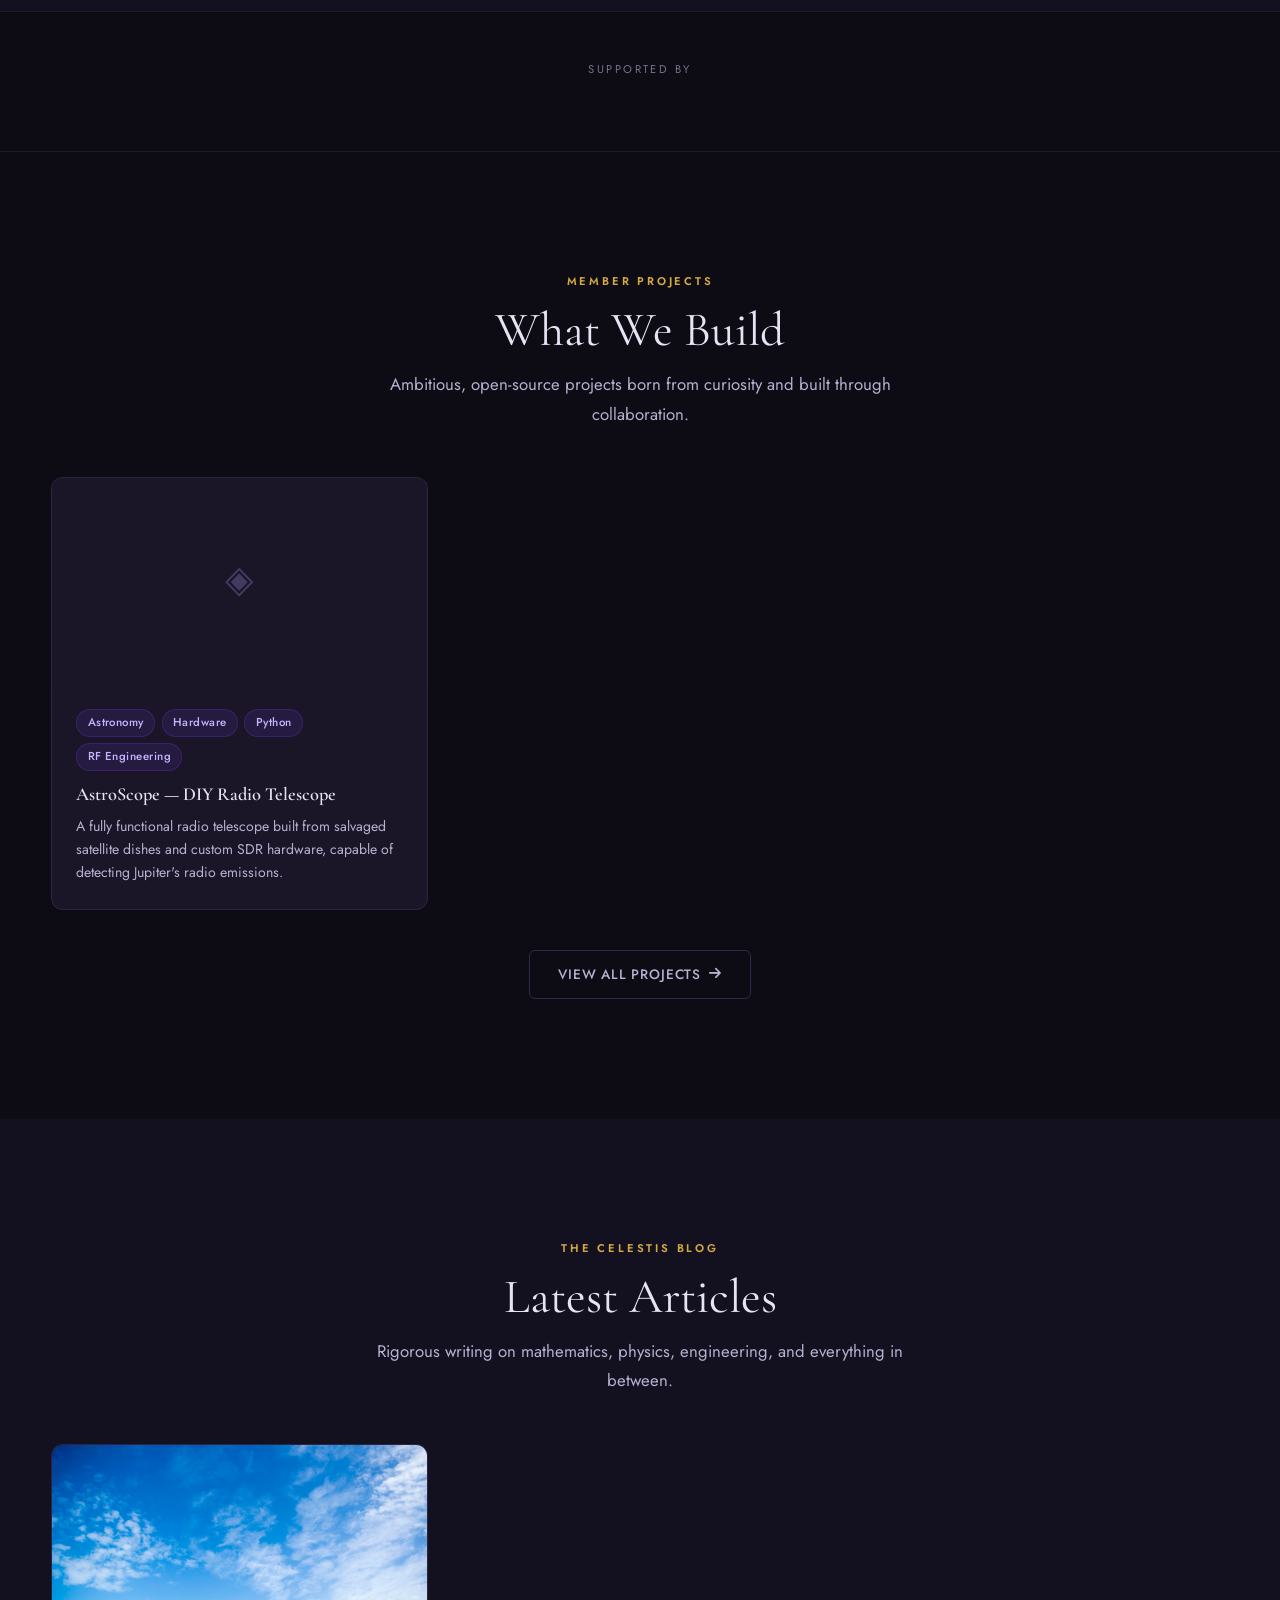
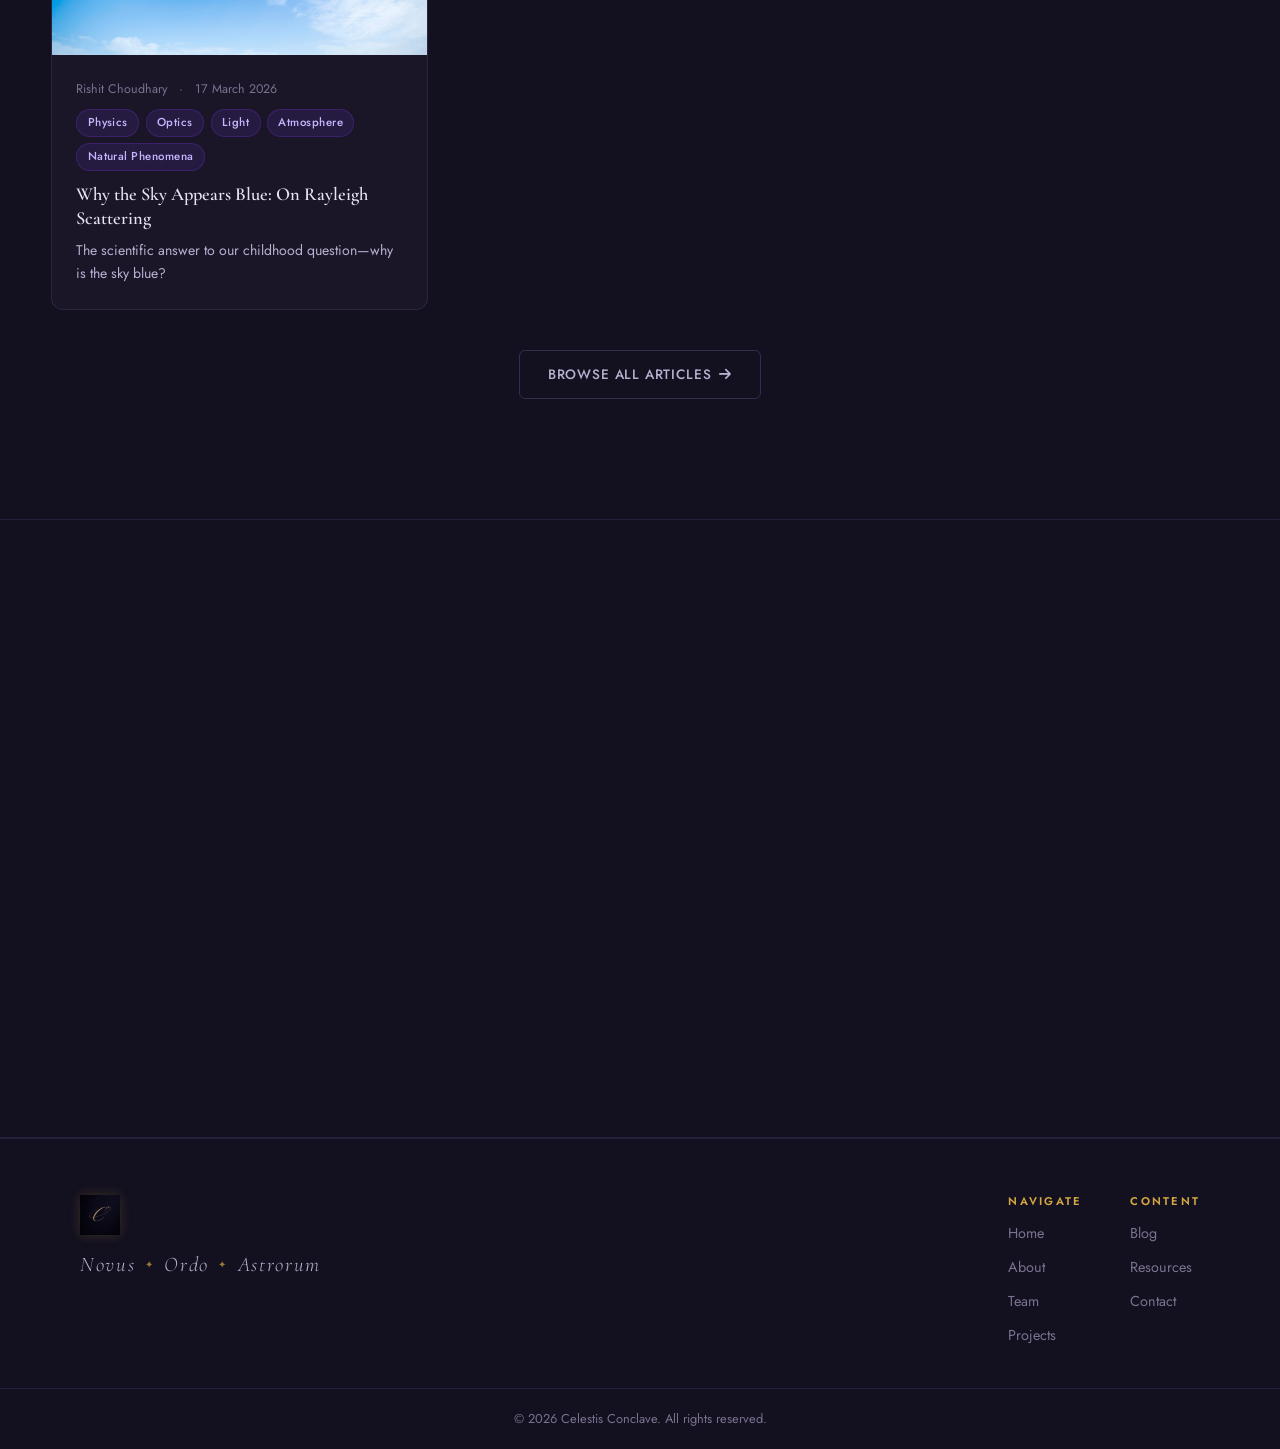
==== commit a882bcd8: "Minor tagline changes" ====
--- a/index.html
+++ b/index.html
@@ -20,10 +20,13 @@
                 <div class="hero-glow hero-glow-2"></div>
                 <div class="container hero-inner">
                     <div class="hero-content">
-                    <span class="hero-eyebrow fade-up">Regional STEM Club</span>
-                    <p class="hero-tagline fade-up fade-up-delay-1">
-                        <span>Novus</span><span class="hero-tagline-dot">✦</span><span>Ordo</span><span class="hero-tagline-dot">✦</span><span>Astrorum</span>
-                    </p>
+                        <span class="hero-eyebrow fade-up">Regional STEM Club</span>
+                        <p class="hero-tagline fade-up fade-up-delay-1">
+                            <strong
+                                ><span>Novus</span><span class="hero-tagline-dot">✦</span><span>Ordo</span
+                                ><span class="hero-tagline-dot">✦</span><span>Astrorum</span></strong
+                            >
+                        </p>
                         <h1 class="hero-title fade-up fade-up-delay-2">
                             Welcome to<br />
                             <em class="gold">Celestis</em> Conclave
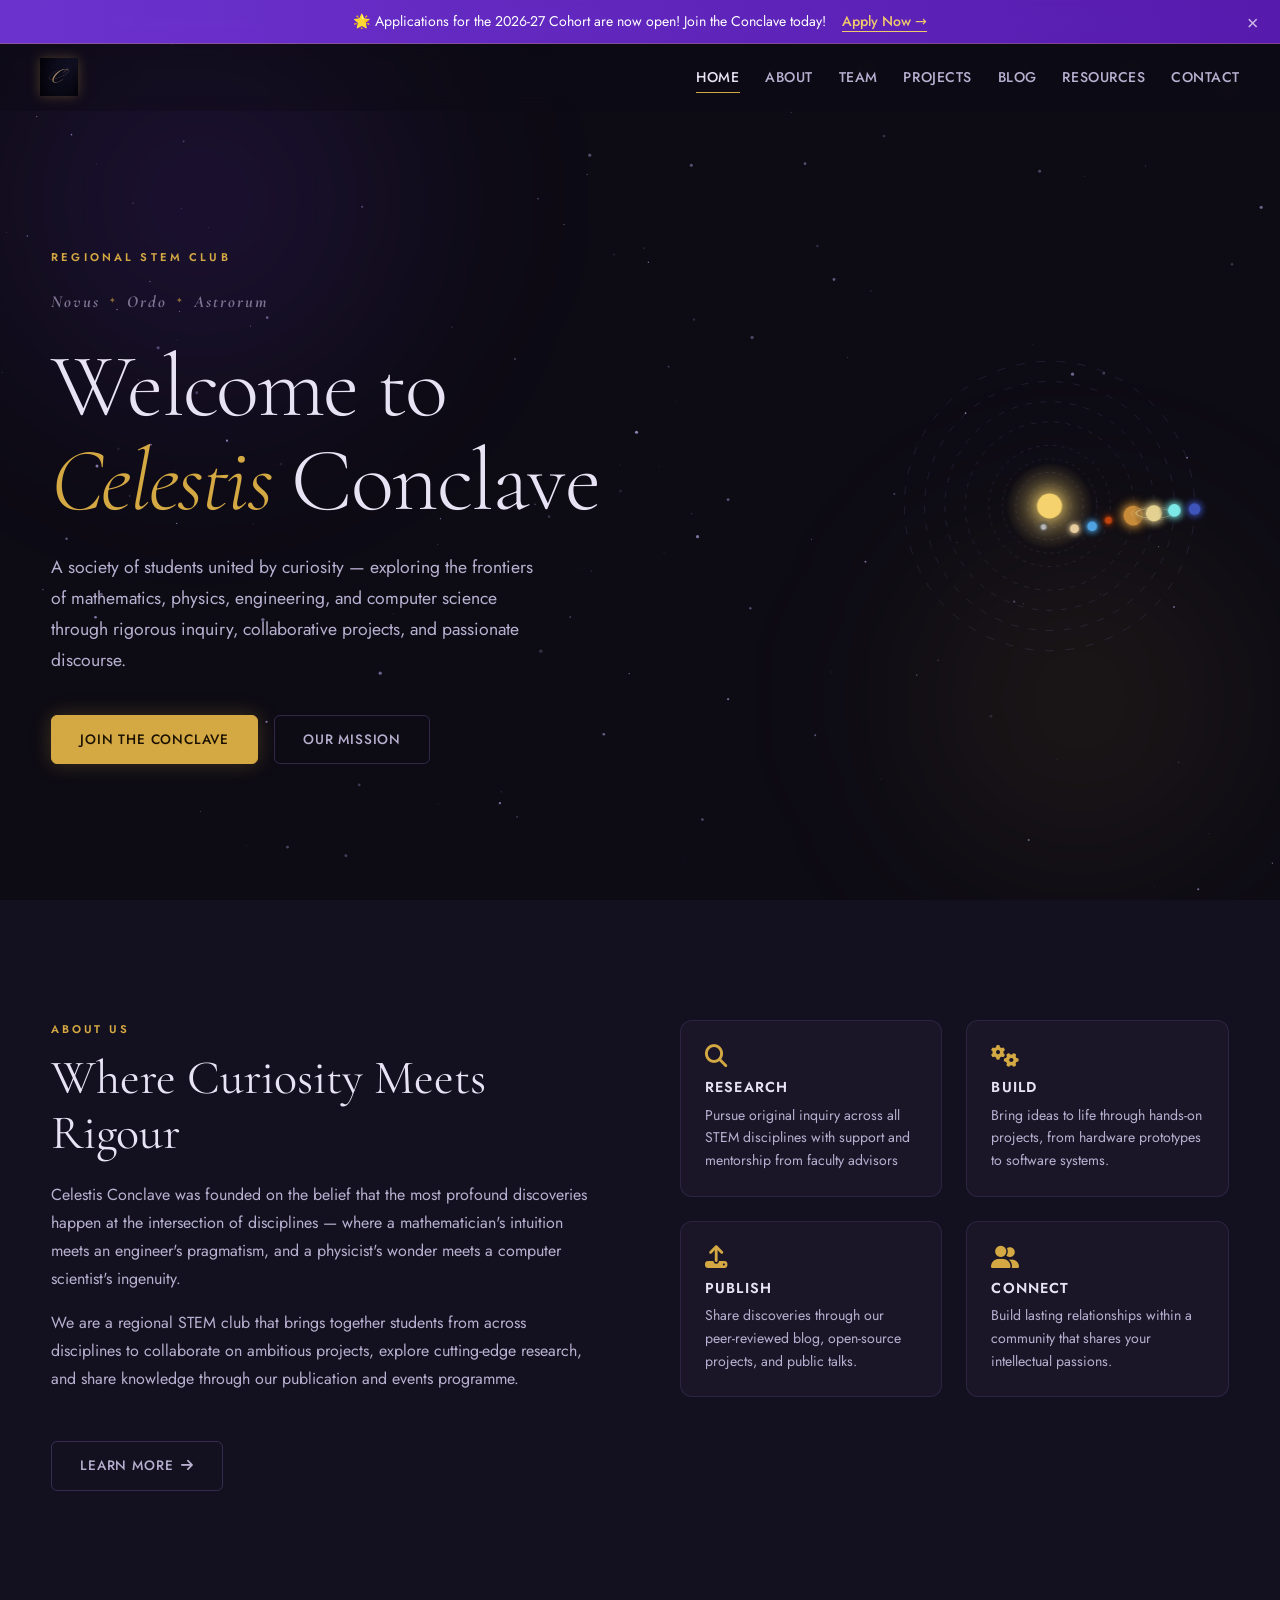
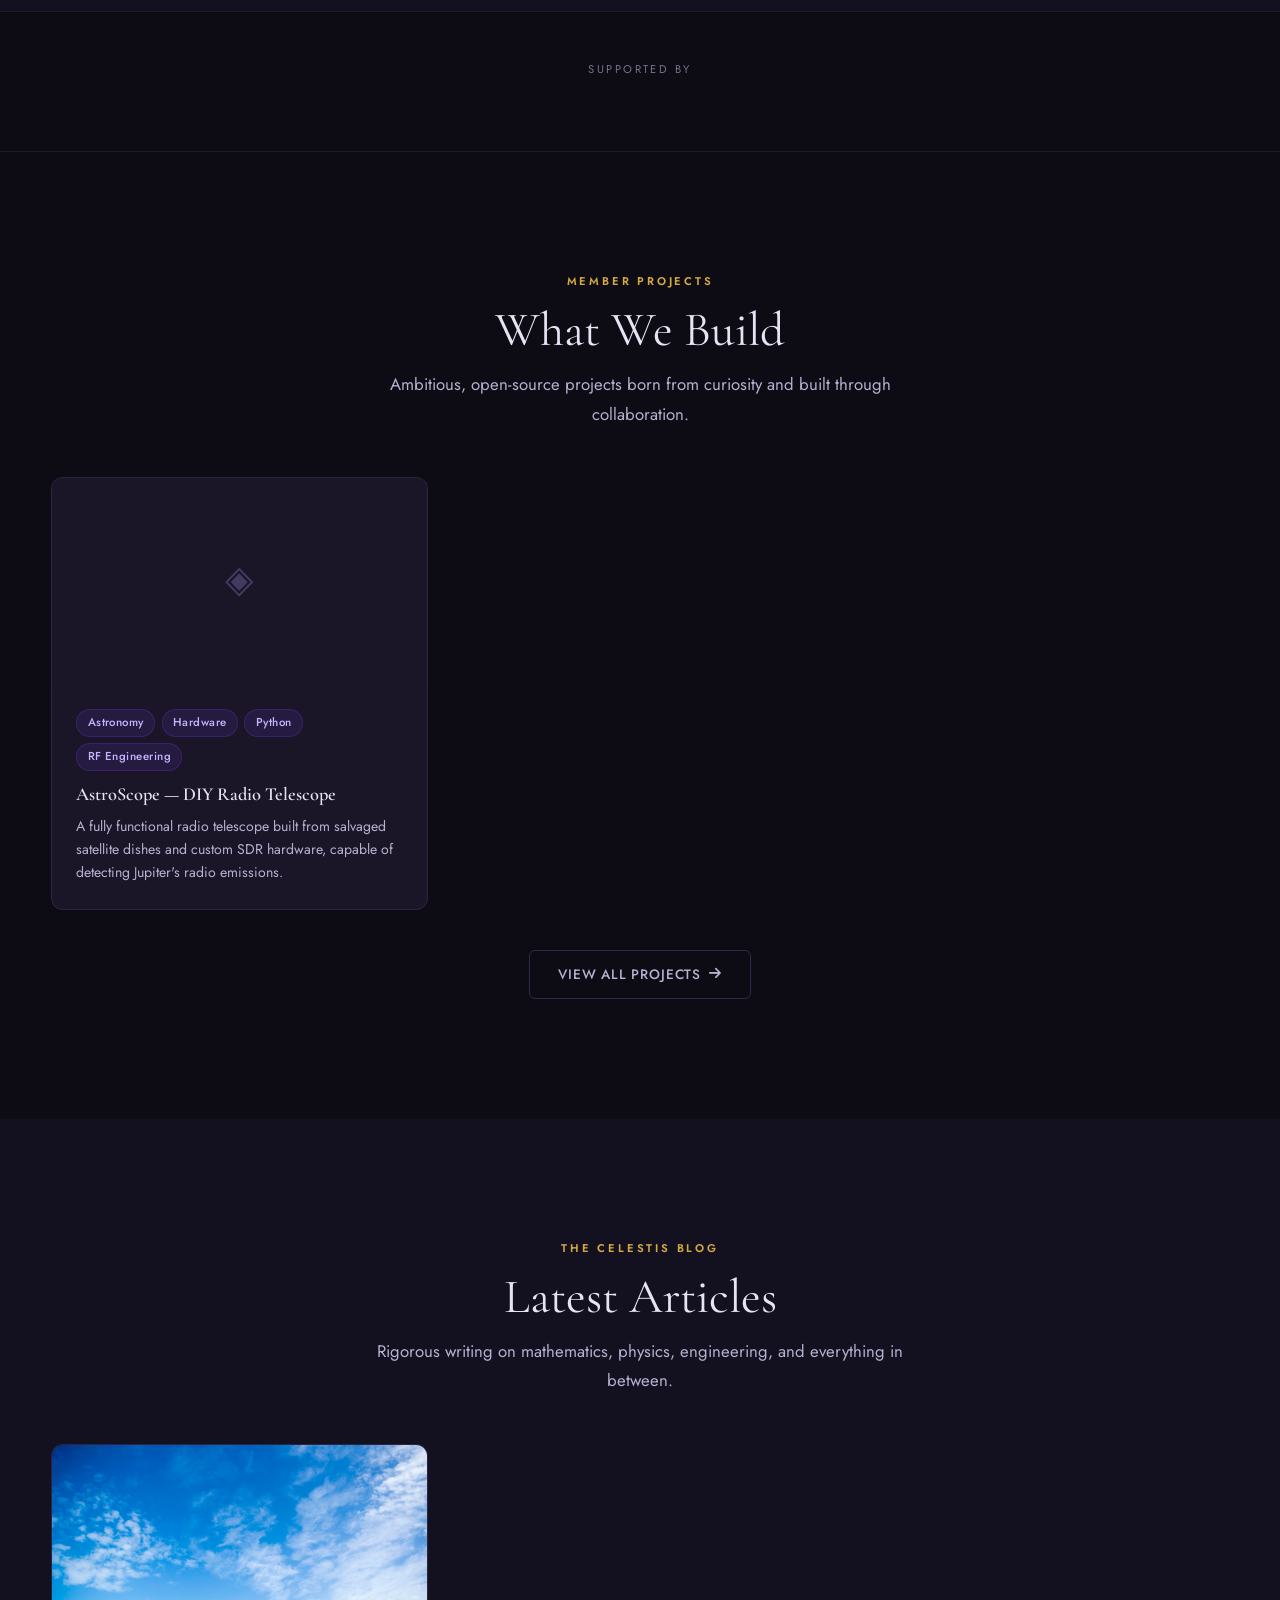
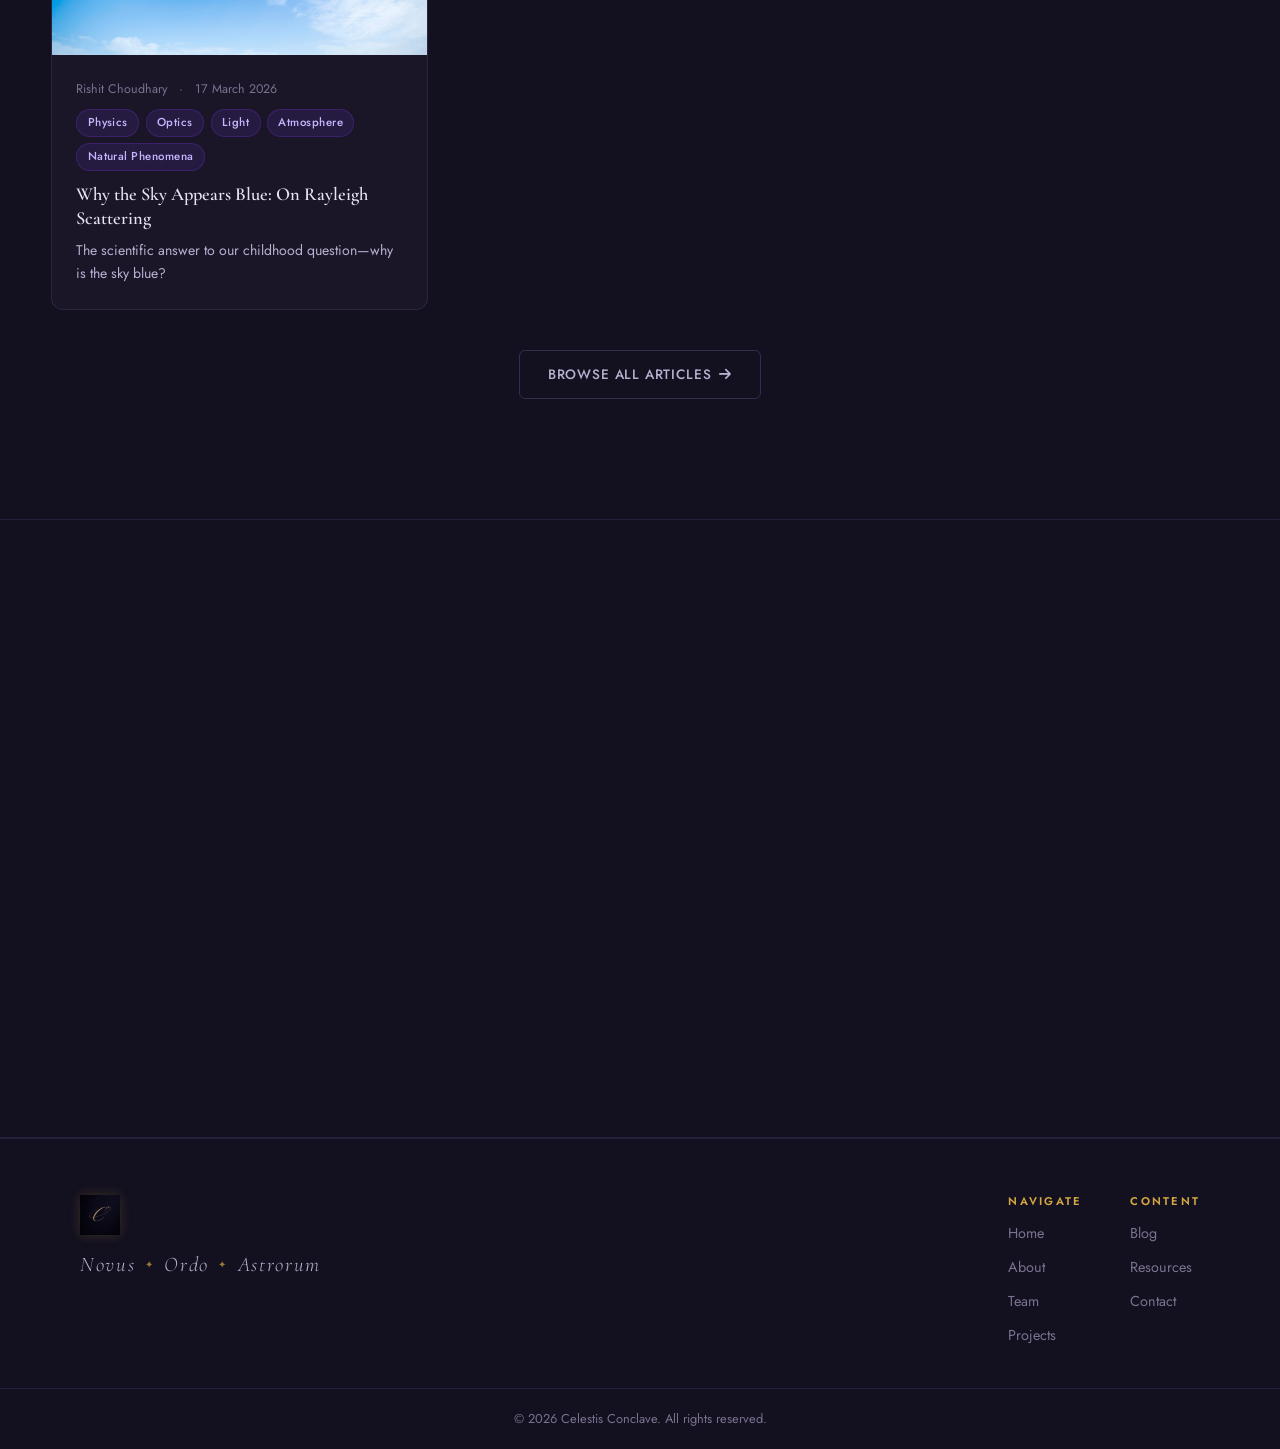
==== commit f5a47a66: "Tagline changes" ====
--- a/index.html
+++ b/index.html
@@ -22,10 +22,9 @@
                     <div class="hero-content">
                         <span class="hero-eyebrow fade-up">Regional STEM Club</span>
                         <p class="hero-tagline fade-up fade-up-delay-1">
-                            <strong
-                                ><span>Novus</span><span class="hero-tagline-dot">✦</span><span>Ordo</span
-                                ><span class="hero-tagline-dot">✦</span><span>Astrorum</span></strong
-                            >
+                            <span><strong>Novus</strong></span
+                            ><span class="hero-tagline-dot">✦</span><span><strong>Ordo</strong></span
+                            ><span class="hero-tagline-dot">✦</span><span><strong>Astrorum</strong></span>
                         </p>
                         <h1 class="hero-title fade-up fade-up-delay-2">
                             Welcome to<br />
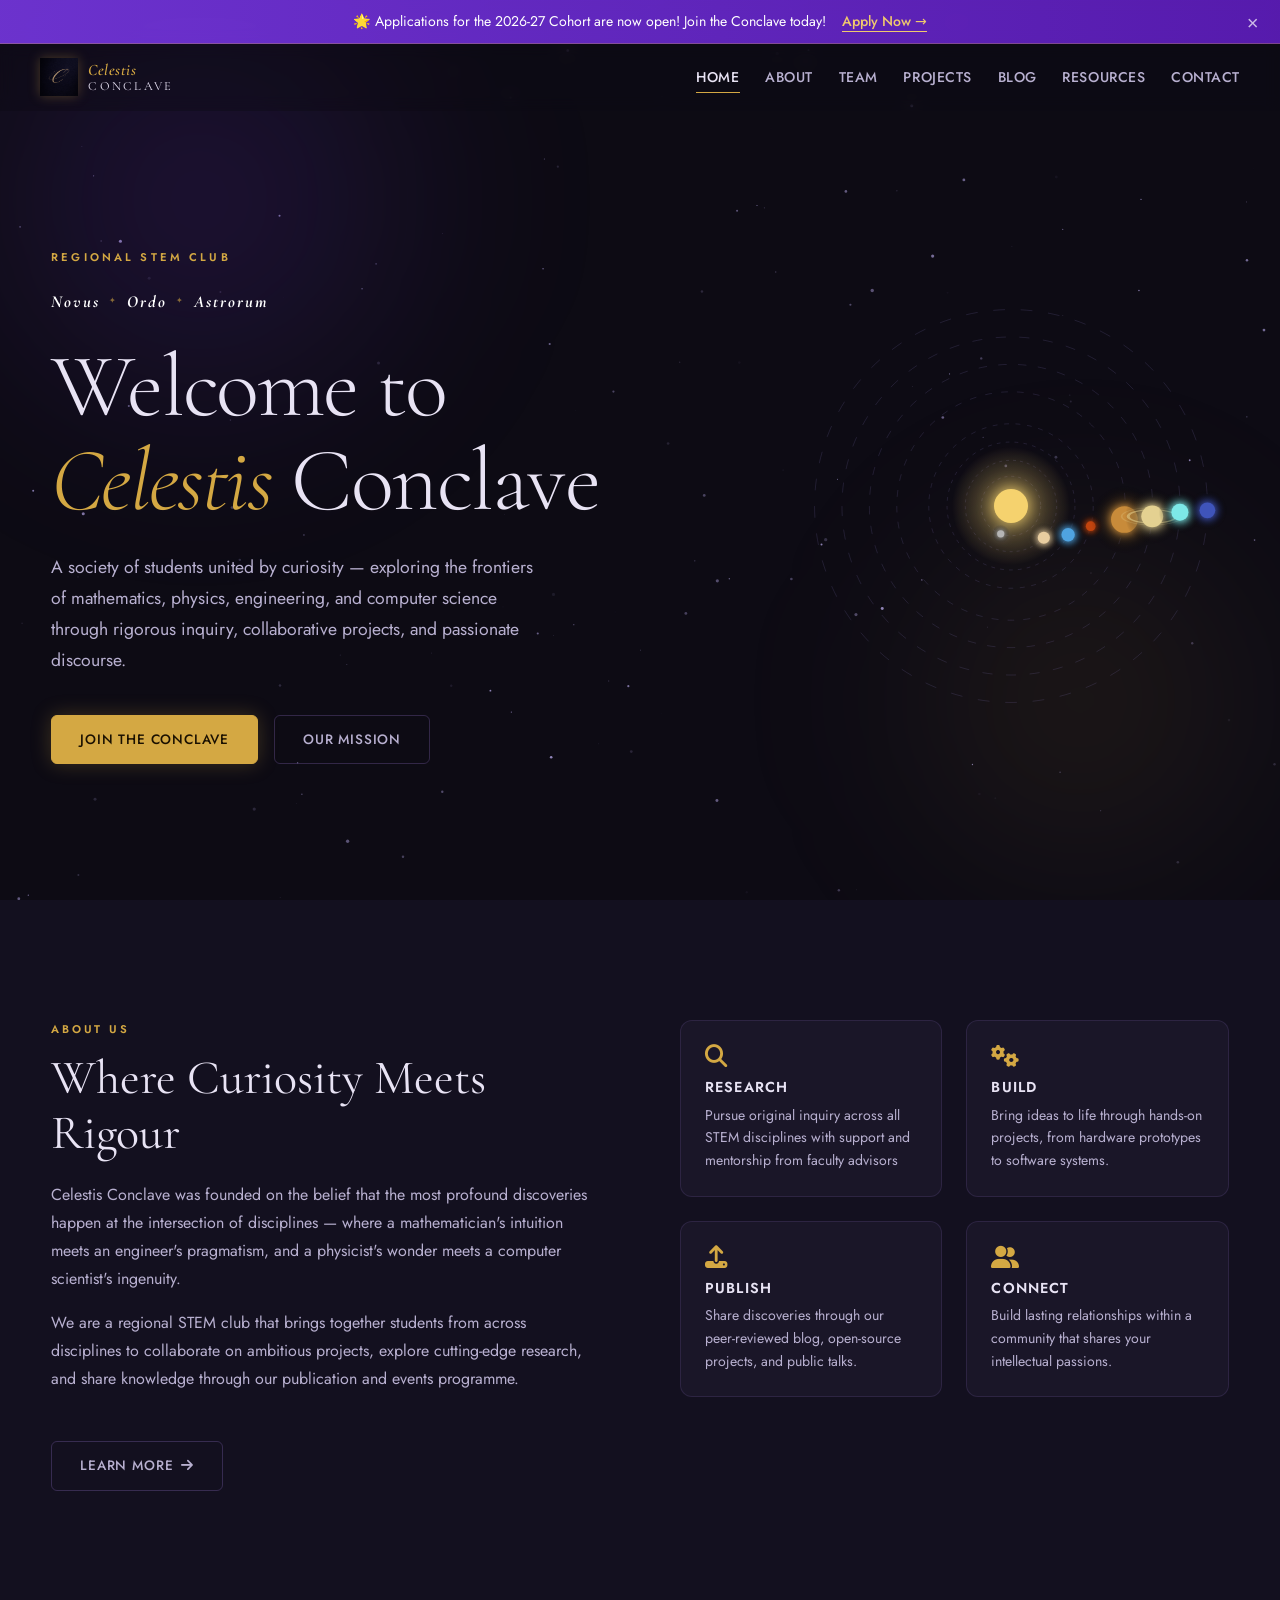
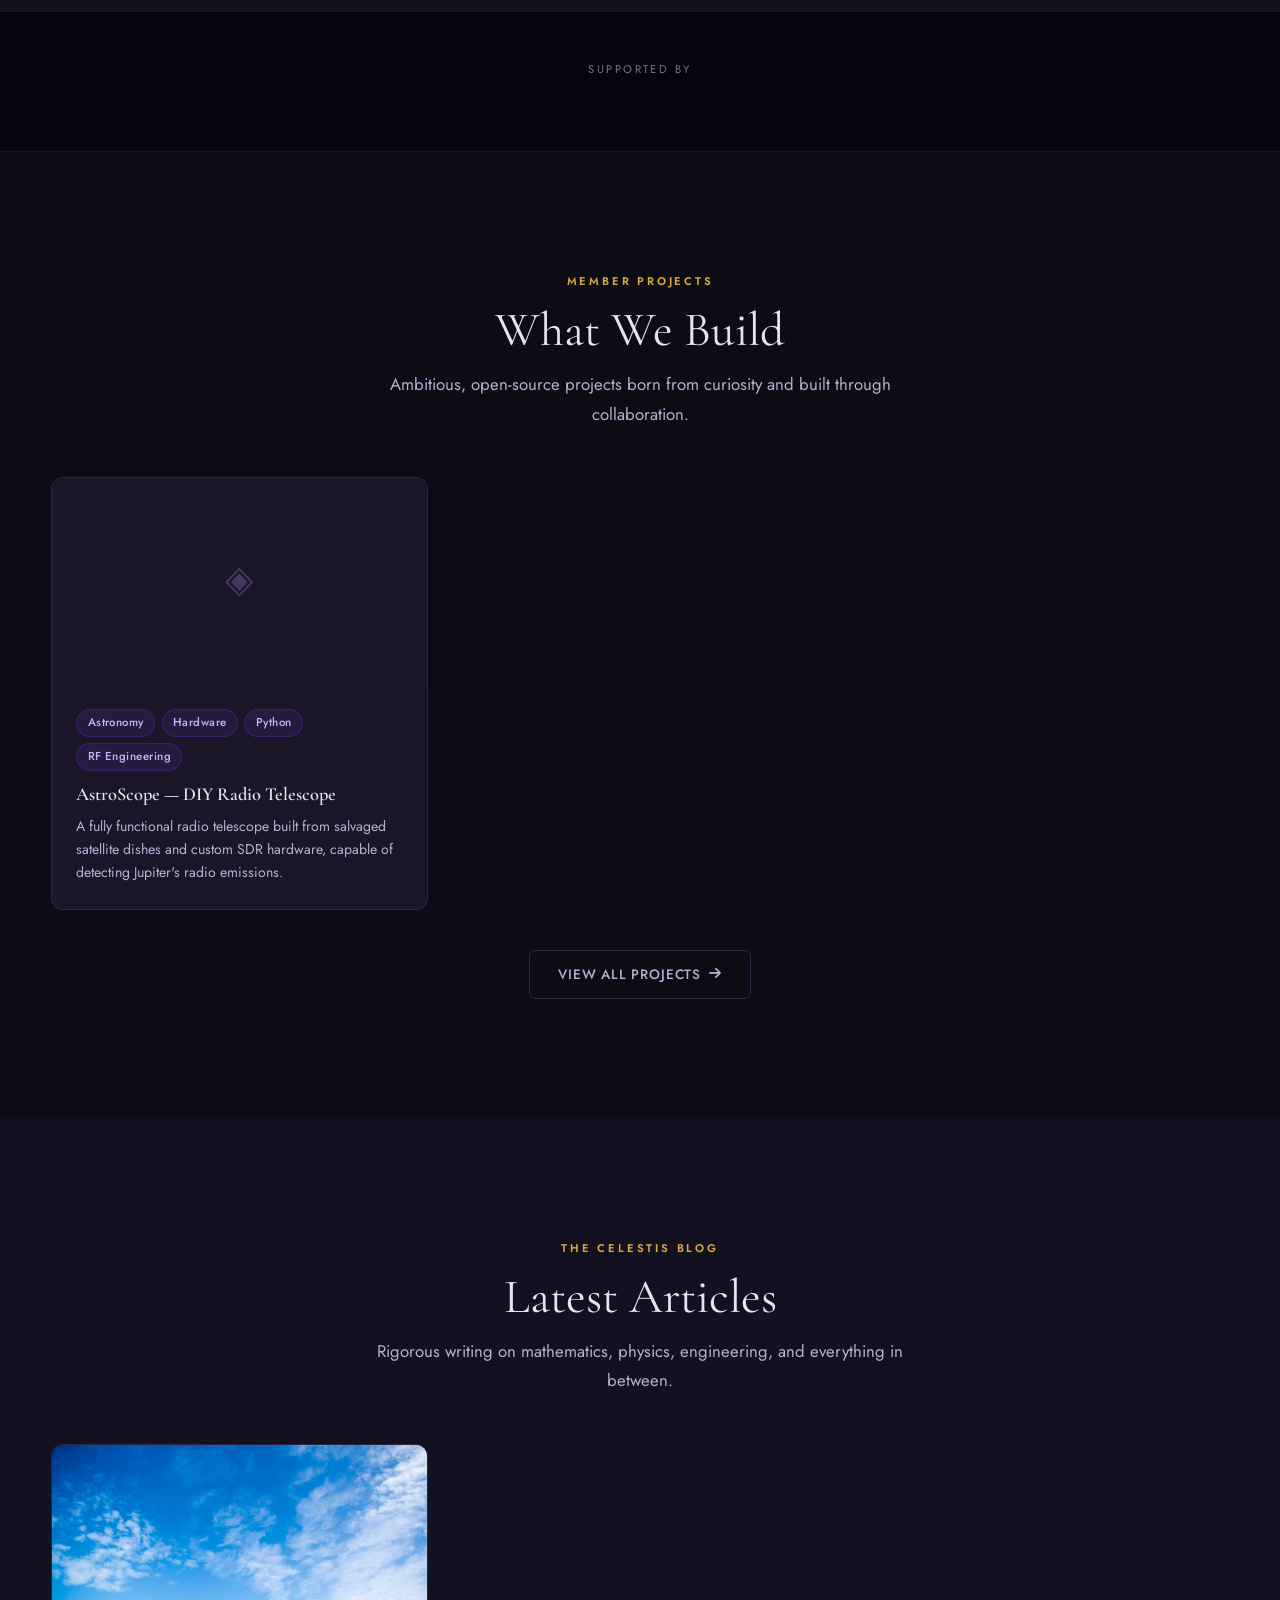
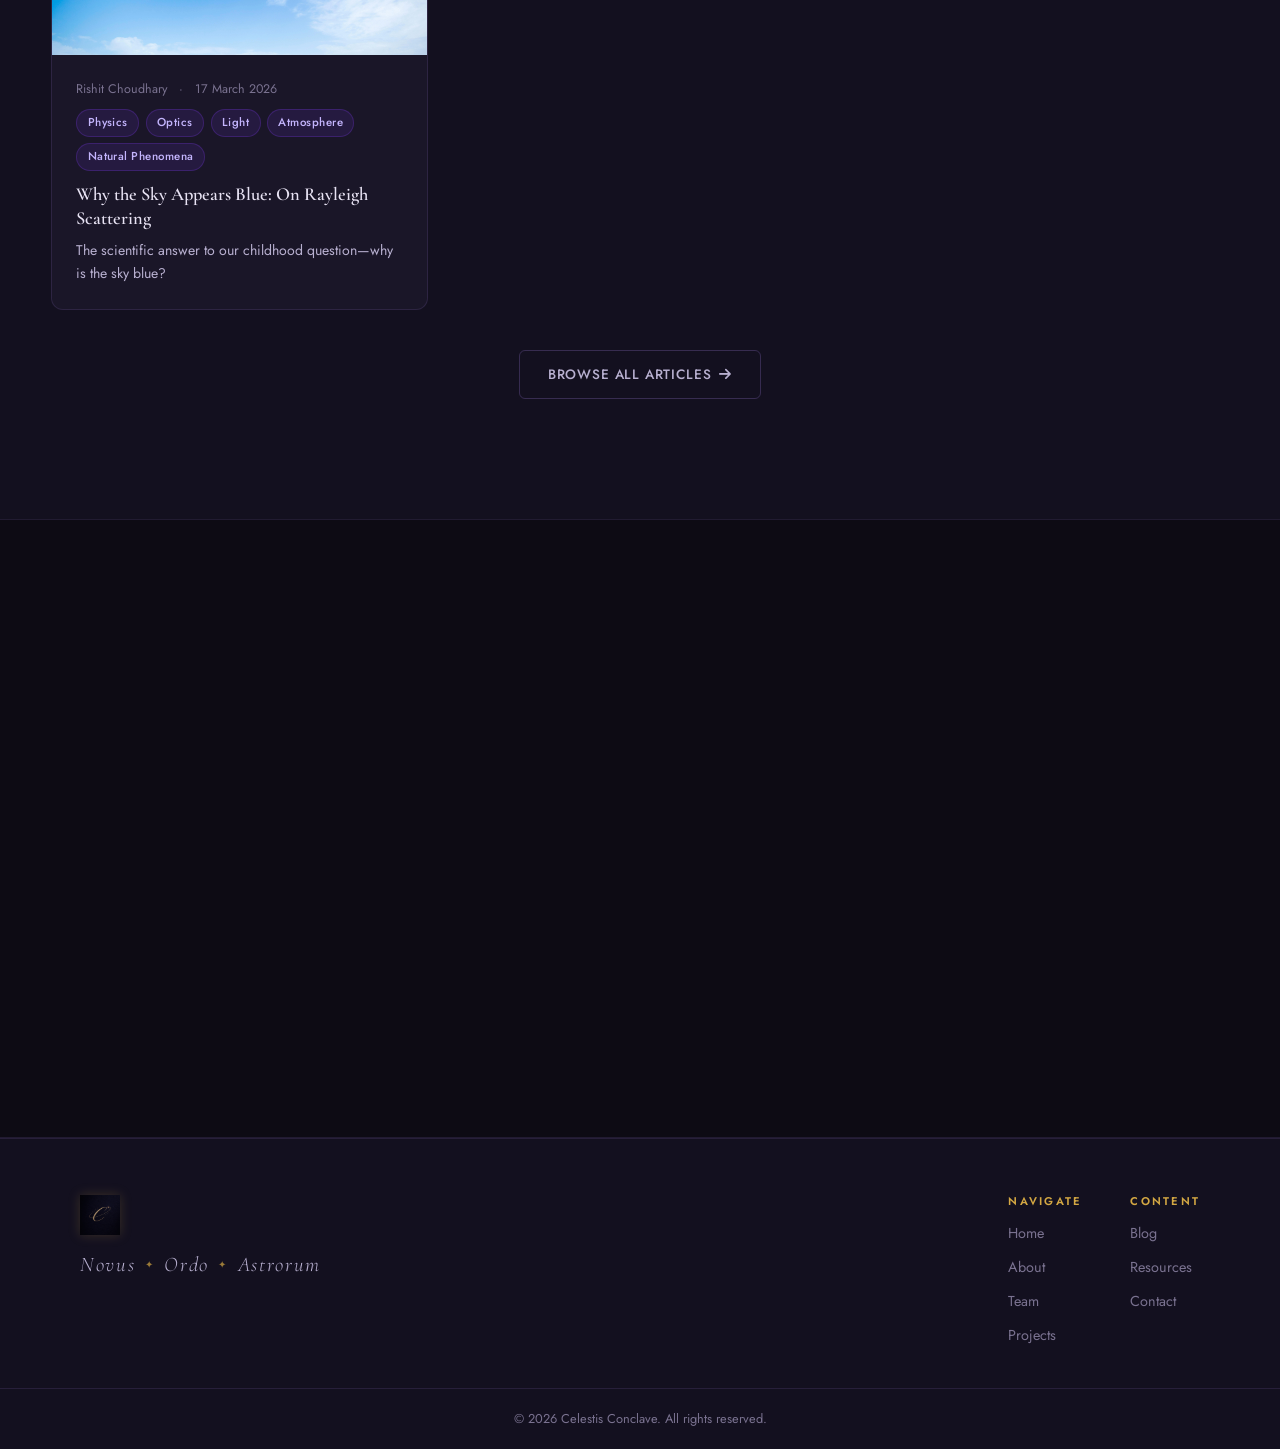
==== commit 4bae528f: "Changed join message on home page" ====
--- a/index.html
+++ b/index.html
@@ -163,7 +163,7 @@
                         <span class="eyebrow">Join Us</span>
                         <h2>Ready to Join the Conclave?</h2>
                         <p>
-                            Applications for the 2025–26 academic year are open. We welcome curious minds from any
+                            Applications for the 2026-27 academic year are open. We welcome curious minds from any
                             discipline or year of study.
                         </p>
                         <div
--- a/css/styles.css
+++ b/css/styles.css
@@ -269,11 +269,14 @@
 .nav-inner {
     display: flex;
     align-items: center;
-    justify-content: space-between;
     height: 100%;
     padding-inline: clamp(1rem, 4vw, 2.5rem);
     max-width: 1400px;
     margin-inline: auto;
+}
+
+.nav-inner .nav-logo-link {
+    margin-right: auto;
 }
 
 .nav-logo-link {
@@ -291,6 +294,31 @@
     filter: drop-shadow(0 0 6px rgba(212, 168, 67, 0.3));
 }
 
+.nav-wordmark {
+    display: flex;
+    flex-direction: column;
+    line-height: 1.15;
+    gap: 0;
+}
+
+.nav-wordmark-celestis {
+    font-family: var(--font-serif);
+    font-size: 1rem;
+    font-weight: 600;
+    font-style: italic;
+    color: var(--clr-gold);
+    letter-spacing: 0.03em;
+}
+
+.nav-wordmark-conclave {
+    font-family: var(--font-serif);
+    font-size: 0.78rem;
+    font-weight: 400;
+    color: var(--clr-text);
+    letter-spacing: 0.18em;
+    text-transform: uppercase;
+}
+
 .nav-logo-fallback {
     display: flex;
     align-items: center;
@@ -319,6 +347,7 @@
     display: flex;
     align-items: center;
     gap: clamp(0.5rem, 2vw, 2rem);
+    margin-left: auto;
 }
 
 .nav-link {
@@ -408,6 +437,15 @@
         display: block;
         padding: 0.75rem clamp(1rem, 5vw, 2rem);
         width: 100%;
+    }
+}
+
+@media (max-width: 400px) {
+    .nav-wordmark-conclave {
+        display: none;
+    }
+    .nav-wordmark-celestis {
+        font-size: 0.95rem;
     }
 }
 
@@ -676,8 +714,8 @@
 .modal-overlay {
     position: fixed;
     inset: 0;
-    background: rgba(0, 0, 0, 0.75);
-    backdrop-filter: blur(6px);
+    background: rgba(5, 3, 12, 0.7);
+    backdrop-filter: blur(12px);
     z-index: 2000;
     display: flex;
     align-items: center;
@@ -695,8 +733,10 @@
 }
 
 .modal {
-    background: var(--clr-bg-card);
-    border: 1px solid var(--clr-border-2);
+    background: rgba(26, 22, 40, 0.55);
+    backdrop-filter: blur(24px) saturate(1.4);
+    -webkit-backdrop-filter: blur(24px) saturate(1.4);
+    border: 1px solid rgba(180, 140, 255, 0.18);
     border-radius: var(--radius-lg);
     max-width: 800px;
     width: 100%;
@@ -706,7 +746,11 @@
     position: relative;
     transform: translateY(20px);
     transition: transform var(--transition);
-}
+    box-shadow:
+        0 8px 32px rgba(0, 0, 0, 0.5),
+        0 0 0 1px rgba(255, 255, 255, 0.03) inset;
+}
+
 .modal-overlay.open .modal {
     transform: translateY(0);
 }
--- a/css/home.css
+++ b/css/home.css
@@ -58,9 +58,10 @@
     font-style: italic;
     font-weight: 300;
     letter-spacing: 0.12em;
-    color: var(--clr-text-3);
-    display: flex;
-    align-items: center;
+    color: white;
+    display: flex;
+    align-items: center;
+    justify-content: flex-start;
     gap: 0.55rem;
     margin-bottom: 1.5rem;
 }
@@ -97,9 +98,10 @@
 /* Orbital ornament */
 .hero-ornament {
     flex-shrink: 0;
-    width: clamp(260px, 28vw, 400px);
+    width: clamp(320px, 38vw, 540px);
     aspect-ratio: 1;
     position: relative;
+    margin-right: -2vw;
 }
 
 #solar-canvas {
@@ -193,9 +195,12 @@
         justify-content: center;
     }
     .hero-ornament {
-        width: 260px;
+        width: 340px;
         max-width: 70vw;
         margin-inline: auto;
+    }
+    .hero-tagline {
+        justify-content: center;
     }
 }
 
@@ -204,13 +209,14 @@
         grid-template-columns: 1fr;
     }
     .hero-ornament {
-        width: 200px;
+        width: 260px;
         max-width: 80vw;
     }
 }
 
 /* SPONSORS */
 .sponsors-section {
+    background-color: #05030c;
     padding-block: 3rem;
     border-top: 1px solid var(--clr-border);
     border-bottom: 1px solid var(--clr-border);
@@ -333,7 +339,6 @@
 
 /* JOIN SECTION */
 .join-section {
-    background: #131020;
     border-top: 1px solid var(--clr-border);
     border-bottom: 1px solid var(--clr-border);
 }
